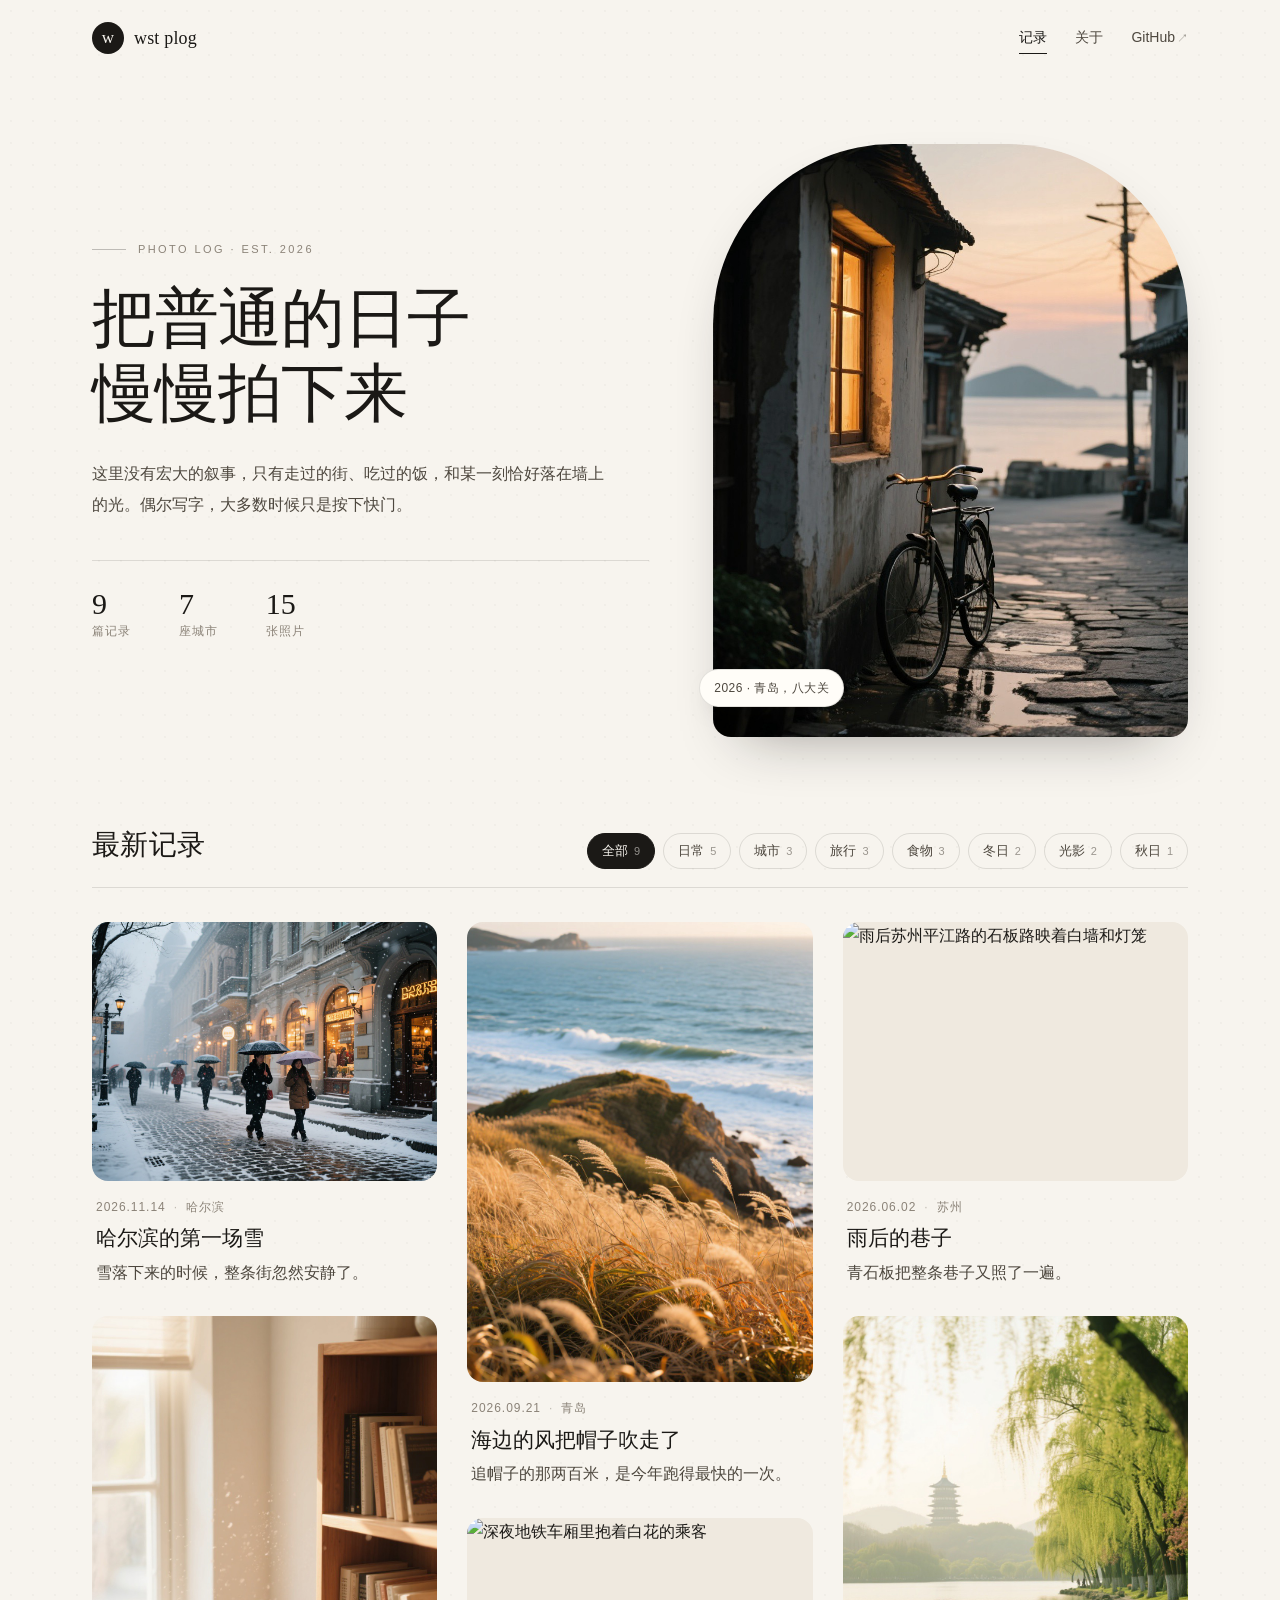
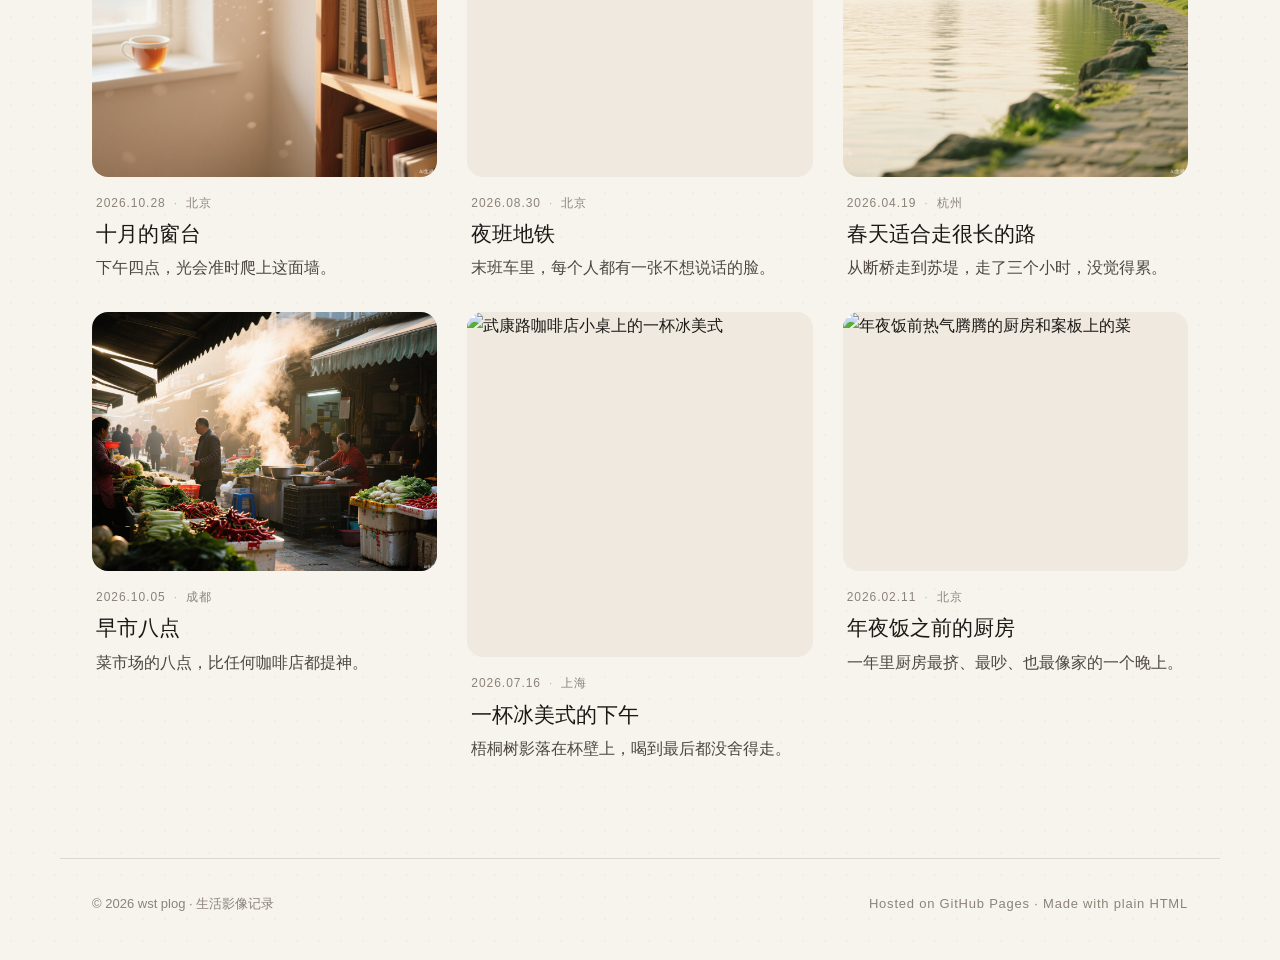
==== index.html @ 67744d72 "Init: wst plog static photo log site" ====
<!DOCTYPE html>
<html lang="zh-CN">
<head>
  <meta charset="UTF-8">
  <meta name="viewport" content="width=device-width, initial-scale=1">
  <title>wst plog · 生活影像记录</title>
  <meta name="description" content="wst 的照片与生活记录：走过的城市、吃过的饭，和某一刻恰好落在墙上的光。">
  <meta property="og:title" content="wst plog · 生活影像记录">
  <meta property="og:description" content="走过的城市、吃过的饭，和某一刻恰好落在墙上的光。">
  <meta property="og:type" content="website">
  <meta name="theme-color" content="#f7f4ee">
  <link rel="icon" href="data:image/svg+xml,%3Csvg xmlns='http://www.w3.org/2000/svg' viewBox='0 0 64 64'%3E%3Crect width='64' height='64' rx='14' fill='%231b1916'/%3E%3Ctext x='32' y='44' font-family='Georgia,serif' font-size='34' fill='%23f7f4ee' text-anchor='middle'%3Ew%3C/text%3E%3C/svg%3E">
  <link rel="stylesheet" href="assets/css/style.css">
</head>
<body>
  <header class="site-header">
    <a class="brand" href="index.html" aria-label="wst plog 首页">
      <span class="brand-mark">w</span>
      <span class="brand-text">wst plog</span>
    </a>
    <nav class="site-nav" aria-label="主导航">
      <a href="index.html" class="is-active">记录</a>
      <a href="about.html">关于</a>
      <a href="https://github.com/wst-wst" target="_blank" rel="noopener">GitHub<span class="ext">↗</span></a>
    </nav>
  </header>

  <main>
    <section class="hero">
      <div class="hero-text">
        <p class="eyebrow">Photo log · est. 2026</p>
        <h1>把普通的日子<br>慢慢拍下来</h1>
        <p class="lede">这里没有宏大的叙事，只有走过的街、吃过的饭，和某一刻恰好落在墙上的光。偶尔写字，大多数时候只是按下快门。</p>
        <dl class="stats">
          <div><dt>篇记录</dt><dd id="statPosts">—</dd></div>
          <div><dt>座城市</dt><dd id="statCities">—</dd></div>
          <div><dt>张照片</dt><dd id="statPhotos">—</dd></div>
        </dl>
      </div>
      <figure class="hero-figure">
        <img src="assets/img/hero.jpg" alt="傍晚的海边小城街道，暖黄的窗光落在石板路上" loading="eager">
        <figcaption>2026 · 青岛，八大关</figcaption>
      </figure>
    </section>

    <section class="timeline" id="plog" aria-labelledby="latestTitle">
      <div class="section-head">
        <h2 id="latestTitle">最新记录</h2>
        <div class="filters" id="filters" role="group" aria-label="按标签筛选"></div>
      </div>
      <div class="grid" id="grid"></div>
      <p class="empty" id="empty" hidden>这个标签下还没有记录。</p>
    </section>
  </main>

  <footer class="site-footer">
    <p>© <span id="year">2026</span> wst plog · 生活影像记录</p>
    <p class="footer-note">Hosted on GitHub Pages · Made with plain HTML</p>
  </footer>

  <div class="lightbox" id="lightbox" hidden>
    <div class="lightbox-backdrop" data-close></div>
    <button class="lb-close" data-close aria-label="关闭详情">×</button>
    <button class="lb-nav lb-prev" id="lbPrev" aria-label="上一条记录">‹</button>
    <button class="lb-nav lb-next" id="lbNext" aria-label="下一条记录">›</button>
    <div class="lightbox-panel" role="dialog" aria-modal="true" aria-labelledby="lbTitle">
      <div class="lb-media" id="lbMedia"></div>
      <div class="lb-body">
        <p class="lb-meta" id="lbMeta"></p>
        <h2 id="lbTitle"></h2>
        <div class="lb-text" id="lbText"></div>
        <div class="lb-tags" id="lbTags"></div>
      </div>
    </div>
  </div>

  <script src="assets/js/data.js"></script>
  <script src="assets/js/app.js"></script>
</body>
</html>
---- assets/css/style.css ----
/* ============ 设计变量 ============ */
:root {
  --bg: #f7f4ee;
  --bg-soft: #efe9df;
  --surface: #fffdf8;
  --ink: #1b1916;
  --ink-soft: #4d473e;
  --muted: #8b8378;
  --line: rgba(27, 25, 22, 0.12);
  --line-strong: rgba(27, 25, 22, 0.26);
  --accent: #b4552d;
  --radius: 16px;
  --maxw: 1160px;
  --serif: "Iowan Old Style", "Palatino Linotype", Palatino, "Songti SC", "Noto Serif SC", Georgia, serif;
  --sans: -apple-system, BlinkMacSystemFont, "PingFang SC", "Hiragino Sans GB", "Microsoft YaHei", "Helvetica Neue", Arial, sans-serif;
  --ease: cubic-bezier(0.22, 0.61, 0.36, 1);
}

* { box-sizing: border-box; }

html { scroll-behavior: smooth; }

body {
  margin: 0;
  background: var(--bg);
  color: var(--ink);
  font-family: var(--sans);
  font-size: 16px;
  line-height: 1.7;
  -webkit-font-smoothing: antialiased;
  text-rendering: optimizeLegibility;
  background-image: radial-gradient(rgba(27, 25, 22, 0.028) 1px, transparent 1px);
  background-size: 22px 22px;
}

body.no-scroll { overflow: hidden; }

img { display: block; max-width: 100%; }

a { color: inherit; text-decoration: none; }

button { font: inherit; color: inherit; background: none; border: 0; cursor: pointer; }

::selection { background: var(--accent); color: #fff; }

:focus-visible { outline: 2px solid var(--accent); outline-offset: 3px; border-radius: 4px; }

/* ============ 页头 ============ */
.site-header {
  position: sticky;
  top: 0;
  z-index: 40;
  display: flex;
  align-items: center;
  justify-content: space-between;
  gap: 24px;
  max-width: var(--maxw);
  margin: 0 auto;
  padding: 22px 32px;
  transition: padding 0.3s var(--ease), background 0.3s var(--ease), box-shadow 0.3s var(--ease);
}

.site-header.is-scrolled {
  padding: 14px 32px;
  background: rgba(247, 244, 238, 0.86);
  -webkit-backdrop-filter: saturate(160%) blur(14px);
  backdrop-filter: saturate(160%) blur(14px);
  box-shadow: 0 1px 0 var(--line);
}

.brand {
  display: inline-flex;
  align-items: center;
  gap: 10px;
  font-family: var(--serif);
  font-size: 18px;
  letter-spacing: 0.01em;
}

.brand-mark {
  display: grid;
  place-items: center;
  width: 32px;
  height: 32px;
  border-radius: 50%;
  background: var(--ink);
  color: var(--bg);
  font-size: 17px;
  line-height: 1;
  padding-bottom: 2px;
  transition: transform 0.4s var(--ease), background 0.3s var(--ease);
}

.brand:hover .brand-mark { transform: rotate(-10deg); background: var(--accent); }

.site-nav {
  display: flex;
  align-items: center;
  gap: 28px;
  font-size: 14px;
  color: var(--ink-soft);
}

.site-nav a {
  position: relative;
  padding: 4px 0;
  transition: color 0.2s var(--ease);
}

.site-nav a::after {
  content: "";
  position: absolute;
  left: 0;
  bottom: 0;
  width: 100%;
  height: 1px;
  background: var(--ink);
  transform: scaleX(0);
  transform-origin: left;
  transition: transform 0.3s var(--ease);
}

.site-nav a:hover { color: var(--ink); }
.site-nav a:hover::after,
.site-nav a.is-active::after { transform: scaleX(1); }
.site-nav a.is-active { color: var(--ink); }

.ext { font-size: 11px; margin-left: 2px; opacity: 0.6; }

/* ============ 首屏 ============ */
main {
  max-width: var(--maxw);
  margin: 0 auto;
  padding: 0 32px 96px;
}

.hero {
  display: grid;
  grid-template-columns: 1.08fr 0.92fr;
  gap: 64px;
  align-items: center;
  padding: 68px 0 84px;
}

.eyebrow {
  margin: 0 0 22px;
  display: flex;
  align-items: center;
  gap: 12px;
  font-size: 11px;
  letter-spacing: 0.22em;
  text-transform: uppercase;
  color: var(--muted);
}

.eyebrow::before {
  content: "";
  width: 34px;
  height: 1px;
  background: var(--line-strong);
}

.hero h1 {
  margin: 0 0 26px;
  font-family: var(--serif);
  font-weight: 400;
  font-size: clamp(2.5rem, 5.2vw, 4rem);
  line-height: 1.18;
  letter-spacing: -0.015em;
}

.lede {
  max-width: 32em;
  margin: 0 0 40px;
  color: var(--ink-soft);
  font-size: 16px;
  line-height: 1.95;
}

.stats {
  display: flex;
  gap: 48px;
  margin: 0;
  padding-top: 28px;
  border-top: 1px solid var(--line);
}

.stats div { display: flex; flex-direction: column-reverse; gap: 2px; }

.stats dt {
  font-size: 12px;
  letter-spacing: 0.08em;
  color: var(--muted);
}

.stats dd {
  margin: 0;
  font-family: var(--serif);
  font-size: 30px;
  line-height: 1;
  font-variant-numeric: tabular-nums;
}

.hero-figure {
  position: relative;
  margin: 0;
}

.hero-figure img {
  width: 100%;
  aspect-ratio: 4 / 5;
  object-fit: cover;
  border-radius: 180px 180px 18px 18px;
  filter: saturate(0.92) contrast(1.02);
  box-shadow: 0 24px 60px -30px rgba(27, 25, 22, 0.45);
}

.hero-figure figcaption {
  position: absolute;
  left: -14px;
  bottom: 30px;
  padding: 8px 14px;
  background: var(--surface);
  border: 1px solid var(--line);
  border-radius: 999px;
  font-size: 12px;
  letter-spacing: 0.04em;
  color: var(--ink-soft);
  box-shadow: 0 10px 24px -16px rgba(27, 25, 22, 0.5);
}

/* ============ 记录区 ============ */
.section-head {
  display: flex;
  align-items: flex-end;
  justify-content: space-between;
  gap: 24px;
  flex-wrap: wrap;
  margin-bottom: 34px;
  padding-bottom: 18px;
  border-bottom: 1px solid var(--line);
}

.section-head h2 {
  margin: 0;
  font-family: var(--serif);
  font-weight: 400;
  font-size: 28px;
  letter-spacing: 0.01em;
}

.filters {
  display: flex;
  gap: 8px;
  flex-wrap: wrap;
}

.chip {
  display: inline-flex;
  align-items: center;
  gap: 6px;
  padding: 6px 14px;
  border: 1px solid var(--line);
  border-radius: 999px;
  font-size: 13px;
  color: var(--ink-soft);
  background: transparent;
  transition: all 0.22s var(--ease);
}

.chip:hover { border-color: var(--line-strong); color: var(--ink); background: var(--surface); }

.chip.is-active {
  background: var(--ink);
  border-color: var(--ink);
  color: var(--bg);
}

.chip-count {
  font-size: 11px;
  opacity: 0.55;
  font-variant-numeric: tabular-nums;
}

.grid {
  columns: 3;
  column-gap: 30px;
}

.card {
  break-inside: avoid;
  margin-bottom: 30px;
  opacity: 0;
  transform: translateY(18px);
  transition: opacity 0.7s var(--ease), transform 0.7s var(--ease);
}

.card.is-in { opacity: 1; transform: none; }

.card-btn {
  display: block;
  width: 100%;
  text-align: left;
  padding: 0;
}

.card-figure {
  position: relative;
  margin: 0;
  overflow: hidden;
  border-radius: var(--radius);
  background: var(--bg-soft);
  aspect-ratio: var(--ratio, 4 / 3);
}

.card-figure img {
  width: 100%;
  height: 100%;
  object-fit: cover;
  transition: transform 0.9s var(--ease), filter 0.5s var(--ease);
}

.card-btn:hover .card-figure img { transform: scale(1.045); filter: saturate(1.05); }

.card-arrow {
  position: absolute;
  right: 14px;
  bottom: 14px;
  display: grid;
  place-items: center;
  width: 34px;
  height: 34px;
  border-radius: 50%;
  background: rgba(255, 253, 248, 0.92);
  color: var(--ink);
  font-size: 15px;
  opacity: 0;
  transform: translateY(6px);
  transition: opacity 0.3s var(--ease), transform 0.3s var(--ease);
}

.card-btn:hover .card-arrow,
.card-btn:focus-visible .card-arrow { opacity: 1; transform: none; }

.card-body { padding: 16px 4px 0; }

.card-meta {
  margin: 0 0 6px;
  display: flex;
  align-items: center;
  gap: 8px;
  font-size: 12px;
  letter-spacing: 0.08em;
  color: var(--muted);
  font-variant-numeric: tabular-nums;
}

.card-meta .sep { opacity: 0.5; }

.card-title {
  margin: 0 0 6px;
  font-family: var(--serif);
  font-weight: 400;
  font-size: 21px;
  line-height: 1.45;
  transition: color 0.2s var(--ease);
}

.card-btn:hover .card-title { color: var(--accent); }

.card-excerpt {
  margin: 0;
  font-size: 16px;
  line-height: 1.65;
  color: var(--ink-soft);
}

.empty {
  margin: 60px 0;
  text-align: center;
  color: var(--muted);
  font-size: 15px;
}

/* ============ 页脚 ============ */
.site-footer {
  border-top: 1px solid var(--line);
  display: flex;
  justify-content: space-between;
  gap: 16px;
  flex-wrap: wrap;
  max-width: var(--maxw);
  margin: 0 auto;
  padding: 34px 32px 44px;
  font-size: 13px;
  color: var(--muted);
}

.site-footer p { margin: 0; }

.footer-note { letter-spacing: 0.06em; }

/* ============ 详情浮层 ============ */
.lightbox {
  position: fixed;
  inset: 0;
  z-index: 100;
  display: flex;
  align-items: center;
  justify-content: center;
  padding: 48px 24px;
}

.lightbox[hidden] { display: none; }

.lightbox-backdrop {
  position: absolute;
  inset: 0;
  background: rgba(22, 19, 16, 0.74);
  -webkit-backdrop-filter: blur(10px);
  backdrop-filter: blur(10px);
  opacity: 0;
  transition: opacity 0.35s var(--ease);
}

.lightbox.is-open .lightbox-backdrop { opacity: 1; }

.lightbox-panel {
  position: relative;
  z-index: 2;
  width: min(820px, 100%);
  max-height: calc(100vh - 96px);
  overflow-y: auto;
  overscroll-behavior: contain;
  background: var(--surface);
  border-radius: 20px;
  box-shadow: 0 40px 100px -30px rgba(0, 0, 0, 0.6);
  opacity: 0;
  transform: translateY(24px) scale(0.985);
  transition: opacity 0.4s var(--ease), transform 0.4s var(--ease);
  scrollbar-width: thin;
}

.lightbox.is-open .lightbox-panel { opacity: 1; transform: none; }

.lb-media { background: #141210; }

.lb-photo { margin: 0; }

.lb-photo img {
  width: 100%;
  height: auto;
  display: block;
}

.lb-photo figcaption {
  padding: 10px 20px;
  font-size: 12px;
  letter-spacing: 0.04em;
  color: rgba(255, 253, 248, 0.66);
  background: #141210;
}

.lb-body { padding: 30px 36px 38px; }

.lb-meta {
  margin: 0 0 10px;
  font-size: 12px;
  letter-spacing: 0.1em;
  color: var(--muted);
  font-variant-numeric: tabular-nums;
}

.lb-body h2 {
  margin: 0 0 20px;
  font-family: var(--serif);
  font-weight: 400;
  font-size: clamp(26px, 3.4vw, 34px);
  line-height: 1.35;
}

.lb-text { color: var(--ink-soft); font-size: 16px; }

.lb-text p { margin: 0 0 16px; }
.lb-text p:last-child { margin-bottom: 0; }

.lb-tags { display: flex; gap: 10px; flex-wrap: wrap; margin-top: 26px; }

.tag {
  font-size: 12px;
  letter-spacing: 0.05em;
  color: var(--accent);
  border: 1px solid rgba(180, 85, 45, 0.28);
  background: rgba(180, 85, 45, 0.05);
  padding: 3px 10px;
  border-radius: 999px;
}

.lb-close {
  position: absolute;
  top: 22px;
  right: 24px;
  z-index: 3;
  width: 42px;
  height: 42px;
  border-radius: 50%;
  background: rgba(255, 253, 248, 0.14);
  color: #fff;
  font-size: 24px;
  line-height: 1;
  border: 1px solid rgba(255, 255, 255, 0.18);
  transition: background 0.2s var(--ease), transform 0.3s var(--ease);
}

.lb-close:hover { background: rgba(255, 253, 248, 0.26); transform: rotate(90deg); }

.lb-nav {
  position: absolute;
  top: 50%;
  transform: translateY(-50%);
  z-index: 3;
  width: 48px;
  height: 48px;
  border-radius: 50%;
  display: grid;
  place-items: center;
  padding-bottom: 4px;
  font-size: 26px;
  color: #fff;
  background: rgba(255, 253, 248, 0.1);
  border: 1px solid rgba(255, 255, 255, 0.16);
  -webkit-backdrop-filter: blur(6px);
  backdrop-filter: blur(6px);
  transition: background 0.2s var(--ease);
}

.lb-nav:hover { background: rgba(255, 253, 248, 0.24); }

.lb-prev { left: max(16px, calc(50% - 470px)); }
.lb-next { right: max(16px, calc(50% - 470px)); }

/* ============ 关于页 ============ */
.about-hero {
  display: grid;
  grid-template-columns: 0.9fr 1.1fr;
  gap: 60px;
  align-items: center;
  padding: 64px 0 72px;
}

.about-portrait img {
  width: 100%;
  aspect-ratio: 4 / 5;
  object-fit: cover;
  border-radius: 22px;
  filter: saturate(0.9);
}

.about-hero h1 {
  margin: 0 0 22px;
  font-family: var(--serif);
  font-weight: 400;
  font-size: clamp(2.1rem, 4vw, 3rem);
  line-height: 1.3;
}

.about-hero .lede { margin-bottom: 0; }

.about-section {
  display: grid;
  grid-template-columns: 180px 1fr;
  gap: 40px;
  padding: 44px 0;
  border-top: 1px solid var(--line);
}

.about-section h2 {
  margin: 0;
  font-family: var(--serif);
  font-weight: 400;
  font-size: 20px;
  color: var(--ink);
}

.about-section h2 span {
  display: block;
  font-family: var(--sans);
  font-size: 11px;
  letter-spacing: 0.16em;
  text-transform: uppercase;
  color: var(--muted);
  margin-top: 6px;
}

.about-content p { margin: 0 0 14px; color: var(--ink-soft); }
.about-content p:last-child { margin-bottom: 0; }

.topic-list {
  display: flex;
  flex-wrap: wrap;
  gap: 10px;
  margin-top: 4px;
}

.topic {
  padding: 6px 14px;
  border: 1px solid var(--line);
  border-radius: 999px;
  font-size: 13px;
  color: var(--ink-soft);
  background: var(--surface);
}

.link-row { display: flex; flex-wrap: wrap; gap: 14px; }

.link-btn {
  display: inline-flex;
  align-items: center;
  gap: 8px;
  padding: 9px 18px;
  border-radius: 999px;
  border: 1px solid var(--line-strong);
  font-size: 14px;
  transition: all 0.22s var(--ease);
}

.link-btn:hover { background: var(--ink); border-color: var(--ink); color: var(--bg); }

/* ============ 动效降级 ============ */
@media (prefers-reduced-motion: reduce) {
  html { scroll-behavior: auto; }
  *, *::before, *::after {
    animation-duration: 0.01ms !important;
    transition-duration: 0.01ms !important;
  }
  .card { opacity: 1; transform: none; }
}

/* ============ 响应式 ============ */
@media (max-width: 980px) {
  .site-header { padding: 18px 24px; }
  .site-header.is-scrolled { padding: 12px 24px; }
  main { padding: 0 24px 80px; }
  .hero { grid-template-columns: 1fr; gap: 44px; padding: 44px 0 64px; }
  .hero-figure { max-width: 460px; }
  .hero-figure img { aspect-ratio: 4 / 4.4; border-radius: 150px 150px 16px 16px; }
  .grid { columns: 2; column-gap: 22px; }
  .card { margin-bottom: 22px; }
  .site-footer { padding: 30px 24px 40px; }
  .about-hero { grid-template-columns: 1fr; gap: 36px; padding: 40px 0 56px; }
  .about-portrait { max-width: 420px; }
  .lb-prev { left: 12px; }
  .lb-next { right: 12px; }
}

@media (max-width: 620px) {
  .site-header { padding: 16px 20px; gap: 12px; }
  .site-nav { gap: 18px; font-size: 13px; }
  .brand-text { display: none; }
  main { padding: 0 20px 64px; }
  .hero { padding: 28px 0 52px; }
  .hero h1 { font-size: 2.3rem; }
  .stats { gap: 30px; }
  .stats dd { font-size: 24px; }
  .grid { columns: 1; }
  .section-head { align-items: flex-start; }
  .lightbox { padding: 16px 12px; }
  .lightbox-panel { max-height: calc(100vh - 32px); border-radius: 16px; }
  .lb-body { padding: 24px 22px 30px; }
  .lb-close { top: 12px; right: 12px; }
  .lb-nav { width: 40px; height: 40px; font-size: 22px; }
  .lb-prev { left: 8px; }
  .lb-next { right: 8px; }
  .about-section { grid-template-columns: 1fr; gap: 16px; padding: 34px 0; }
  .site-footer { flex-direction: column; gap: 6px; padding: 26px 20px 36px; }
}
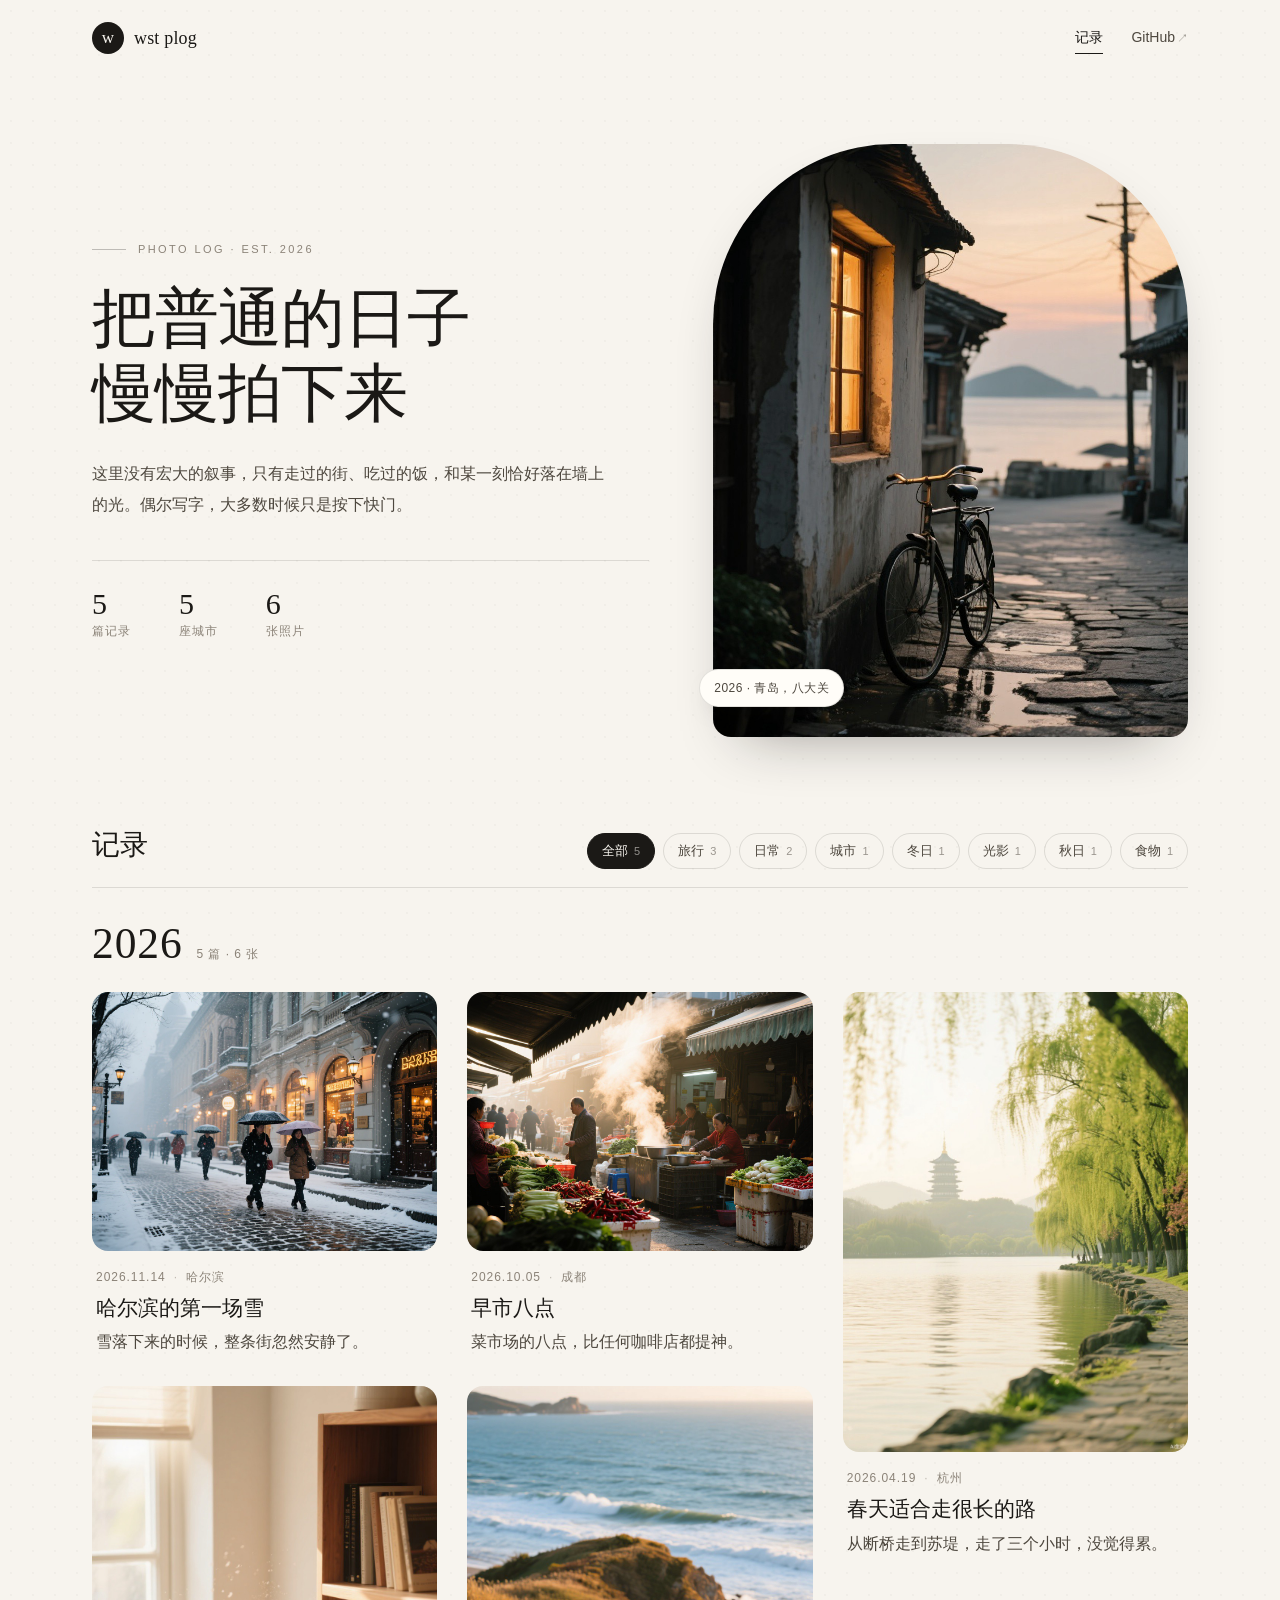
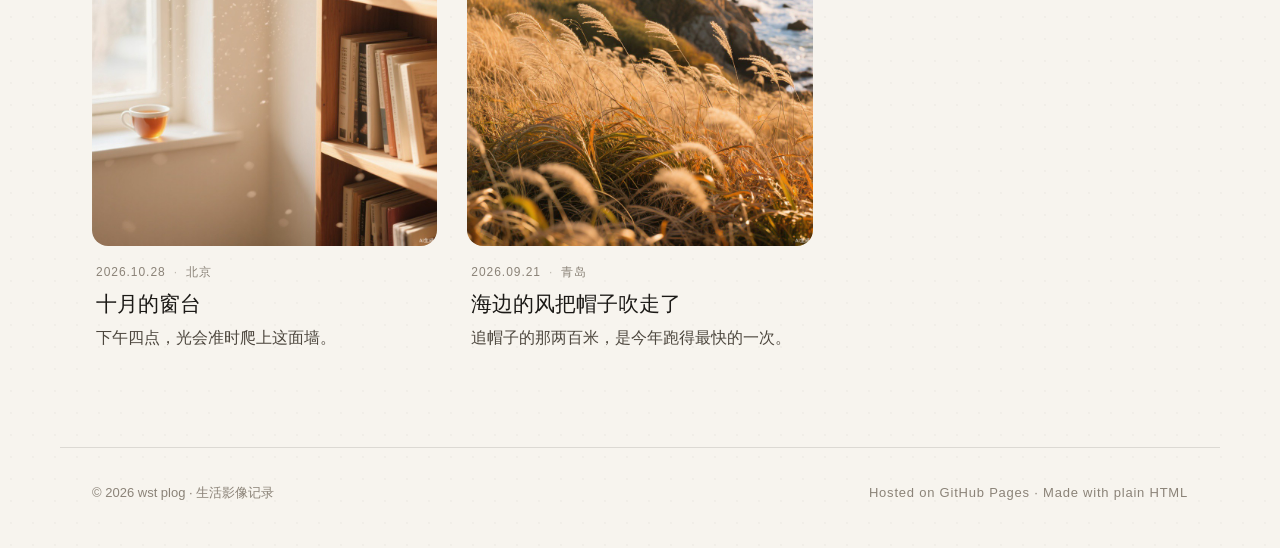
==== commit 0c47081d: "feat: 移除关于页，记录按年份分组展示" ====
--- a/index.html
+++ b/index.html
@@ -20,7 +20,6 @@
     </a>
     <nav class="site-nav" aria-label="主导航">
       <a href="index.html" class="is-active">记录</a>
-      <a href="about.html">关于</a>
       <a href="https://github.com/wst-wst" target="_blank" rel="noopener">GitHub<span class="ext">↗</span></a>
     </nav>
   </header>
@@ -45,10 +44,10 @@
 
     <section class="timeline" id="plog" aria-labelledby="latestTitle">
       <div class="section-head">
-        <h2 id="latestTitle">最新记录</h2>
+        <h2 id="latestTitle">记录</h2>
         <div class="filters" id="filters" role="group" aria-label="按标签筛选"></div>
       </div>
-      <div class="grid" id="grid"></div>
+      <div id="timeline"></div>
       <p class="empty" id="empty" hidden>这个标签下还没有记录。</p>
     </section>
   </main>
--- a/assets/css/style.css
+++ b/assets/css/style.css
@@ -539,92 +539,34 @@
 .lb-prev { left: max(16px, calc(50% - 470px)); }
 .lb-next { right: max(16px, calc(50% - 470px)); }
 
-/* ============ 关于页 ============ */
-.about-hero {
-  display: grid;
-  grid-template-columns: 0.9fr 1.1fr;
-  gap: 60px;
-  align-items: center;
-  padding: 64px 0 72px;
-}
-
-.about-portrait img {
-  width: 100%;
-  aspect-ratio: 4 / 5;
-  object-fit: cover;
-  border-radius: 22px;
-  filter: saturate(0.9);
-}
-
-.about-hero h1 {
-  margin: 0 0 22px;
+/* ============ 年份分组 ============ */
+.year-block + .year-block {
+  margin-top: 56px;
+  padding-top: 44px;
+  border-top: 1px solid var(--line);
+}
+
+.year-head {
+  display: flex;
+  align-items: baseline;
+  gap: 14px;
+  margin-bottom: 26px;
+}
+
+.year-num {
+  margin: 0;
   font-family: var(--serif);
   font-weight: 400;
-  font-size: clamp(2.1rem, 4vw, 3rem);
-  line-height: 1.3;
-}
-
-.about-hero .lede { margin-bottom: 0; }
-
-.about-section {
-  display: grid;
-  grid-template-columns: 180px 1fr;
-  gap: 40px;
-  padding: 44px 0;
-  border-top: 1px solid var(--line);
-}
-
-.about-section h2 {
-  margin: 0;
-  font-family: var(--serif);
-  font-weight: 400;
-  font-size: 20px;
-  color: var(--ink);
-}
-
-.about-section h2 span {
-  display: block;
-  font-family: var(--sans);
-  font-size: 11px;
-  letter-spacing: 0.16em;
-  text-transform: uppercase;
+  font-size: clamp(2rem, 3.4vw, 2.9rem);
+  line-height: 1;
+  letter-spacing: 0.02em;
+}
+
+.year-meta {
+  font-size: 12px;
+  letter-spacing: 0.08em;
   color: var(--muted);
-  margin-top: 6px;
-}
-
-.about-content p { margin: 0 0 14px; color: var(--ink-soft); }
-.about-content p:last-child { margin-bottom: 0; }
-
-.topic-list {
-  display: flex;
-  flex-wrap: wrap;
-  gap: 10px;
-  margin-top: 4px;
-}
-
-.topic {
-  padding: 6px 14px;
-  border: 1px solid var(--line);
-  border-radius: 999px;
-  font-size: 13px;
-  color: var(--ink-soft);
-  background: var(--surface);
-}
-
-.link-row { display: flex; flex-wrap: wrap; gap: 14px; }
-
-.link-btn {
-  display: inline-flex;
-  align-items: center;
-  gap: 8px;
-  padding: 9px 18px;
-  border-radius: 999px;
-  border: 1px solid var(--line-strong);
-  font-size: 14px;
-  transition: all 0.22s var(--ease);
-}
-
-.link-btn:hover { background: var(--ink); border-color: var(--ink); color: var(--bg); }
+}
 
 /* ============ 动效降级 ============ */
 @media (prefers-reduced-motion: reduce) {
@@ -647,8 +589,6 @@
   .grid { columns: 2; column-gap: 22px; }
   .card { margin-bottom: 22px; }
   .site-footer { padding: 30px 24px 40px; }
-  .about-hero { grid-template-columns: 1fr; gap: 36px; padding: 40px 0 56px; }
-  .about-portrait { max-width: 420px; }
   .lb-prev { left: 12px; }
   .lb-next { right: 12px; }
 }
@@ -671,6 +611,5 @@
   .lb-nav { width: 40px; height: 40px; font-size: 22px; }
   .lb-prev { left: 8px; }
   .lb-next { right: 8px; }
-  .about-section { grid-template-columns: 1fr; gap: 16px; padding: 34px 0; }
   .site-footer { flex-direction: column; gap: 6px; padding: 26px 20px 36px; }
 }
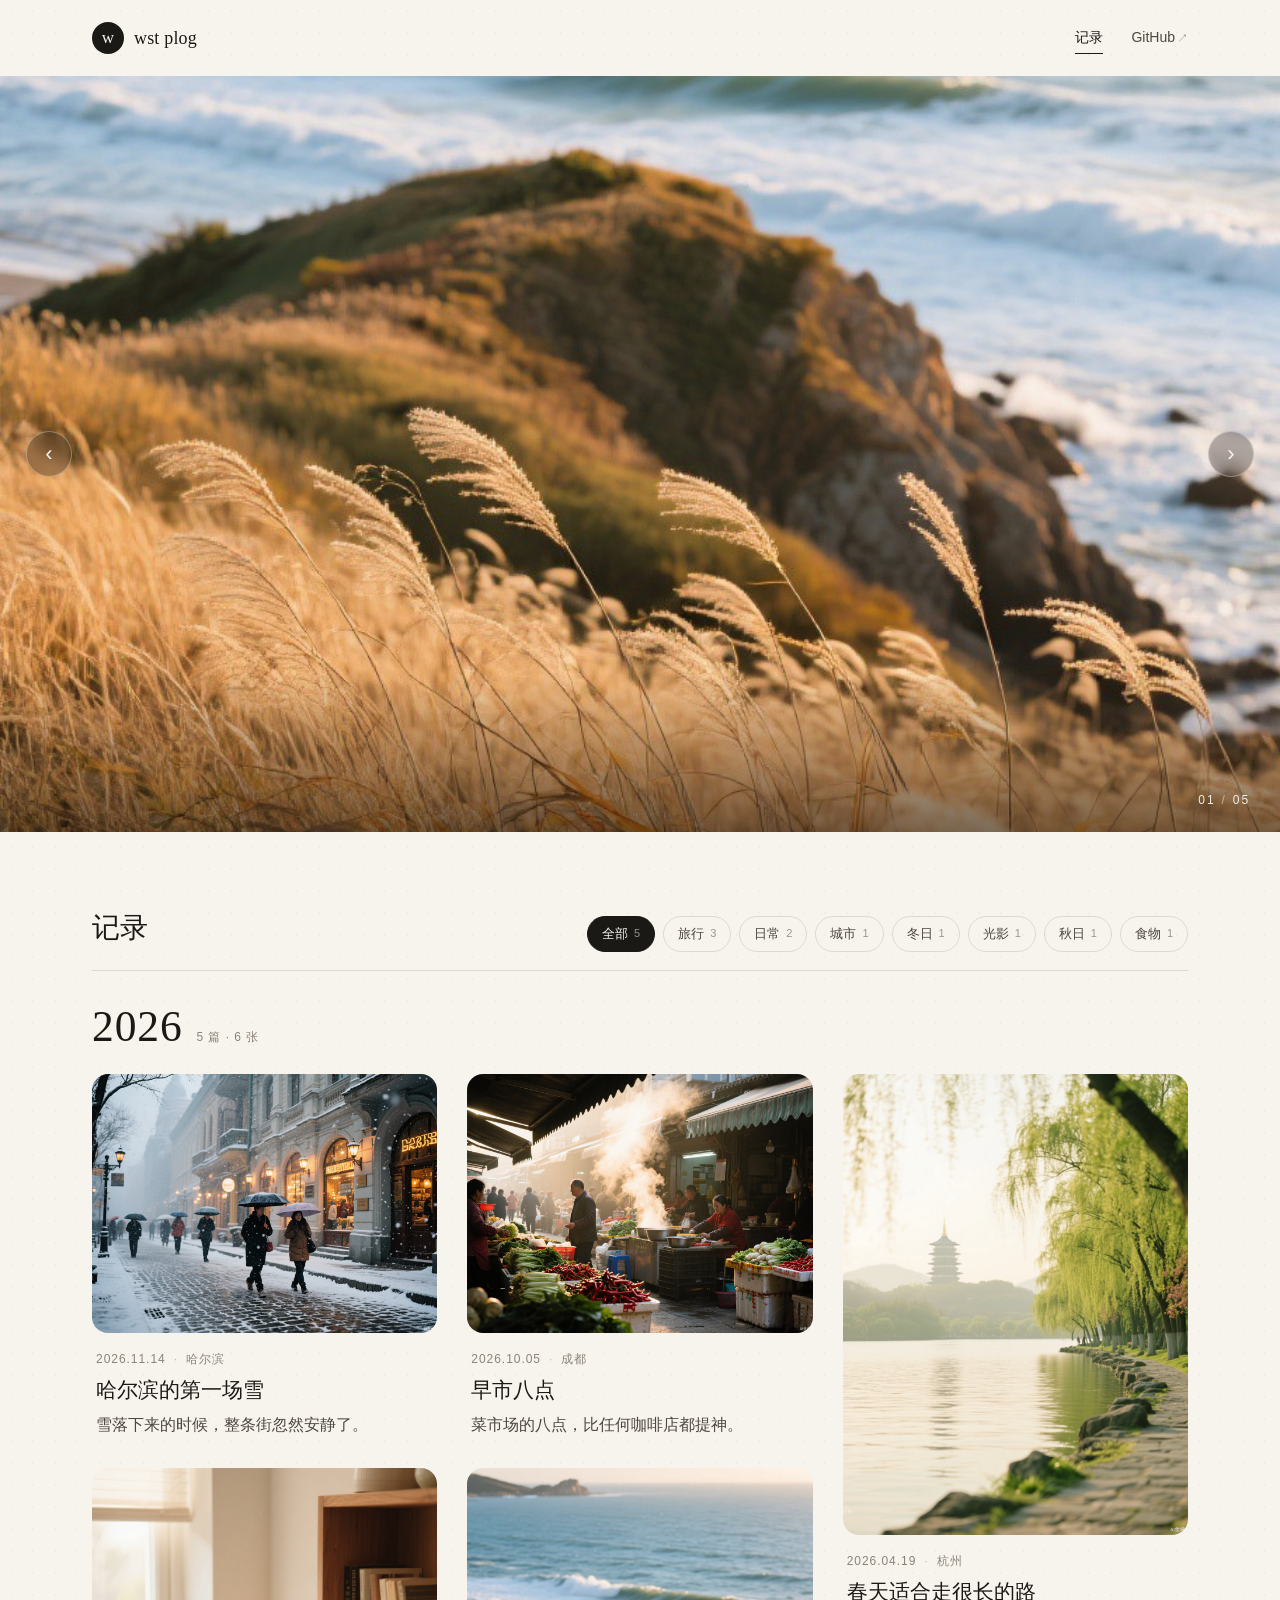
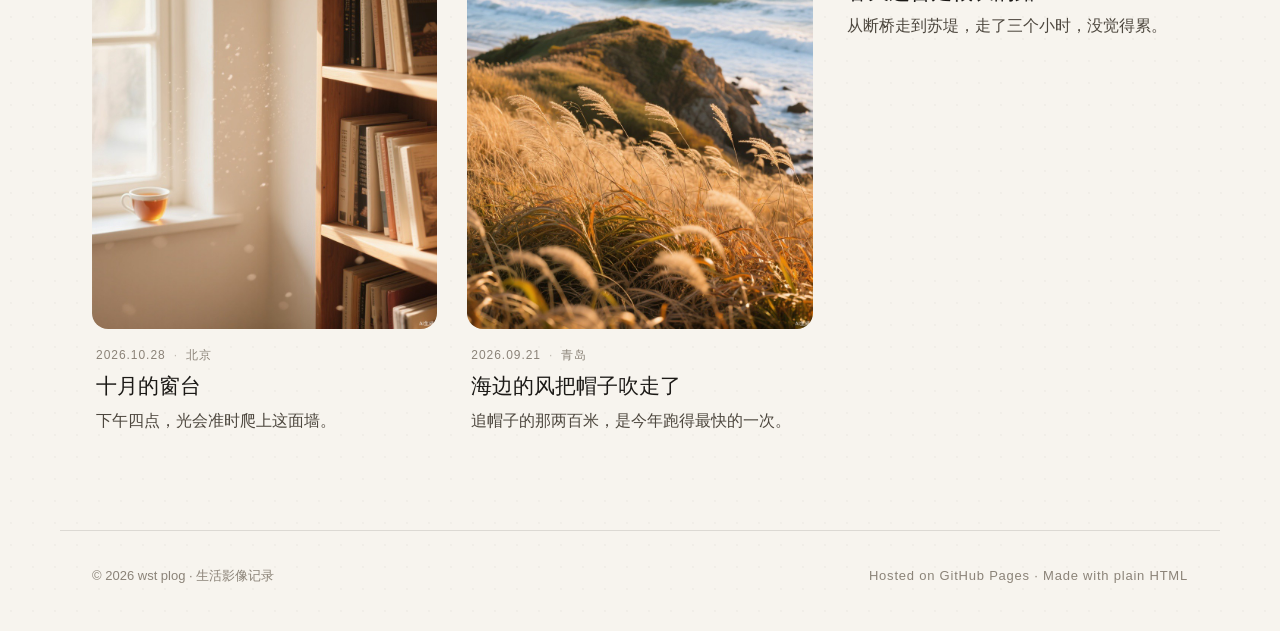
==== commit 4dbe0d14: "feat: 首屏改为随机 5 张照片轮播，移除 slogan 与统计" ====
--- a/index.html
+++ b/index.html
@@ -25,21 +25,11 @@
   </header>
 
   <main>
-    <section class="hero">
-      <div class="hero-text">
-        <p class="eyebrow">Photo log · est. 2026</p>
-        <h1>把普通的日子<br>慢慢拍下来</h1>
-        <p class="lede">这里没有宏大的叙事，只有走过的街、吃过的饭，和某一刻恰好落在墙上的光。偶尔写字，大多数时候只是按下快门。</p>
-        <dl class="stats">
-          <div><dt>篇记录</dt><dd id="statPosts">—</dd></div>
-          <div><dt>座城市</dt><dd id="statCities">—</dd></div>
-          <div><dt>张照片</dt><dd id="statPhotos">—</dd></div>
-        </dl>
-      </div>
-      <figure class="hero-figure">
-        <img src="assets/img/hero.jpg" alt="傍晚的海边小城街道，暖黄的窗光落在石板路上" loading="eager">
-        <figcaption>2026 · 青岛，八大关</figcaption>
-      </figure>
+    <section class="showcase" id="showcase" aria-roledescription="carousel" aria-label="随机照片">
+      <div class="showcase-stage" id="showcaseStage"></div>
+      <button type="button" class="showcase-nav prev" id="scPrev" aria-label="上一张">‹</button>
+      <button type="button" class="showcase-nav next" id="scNext" aria-label="下一张">›</button>
+      <p class="showcase-count"><span id="scIndex">01</span><span class="slash">/</span><span id="scTotal">05</span></p>
     </section>
 
     <section class="timeline" id="plog" aria-labelledby="latestTitle">
@@ -74,6 +64,7 @@
   </div>
 
   <script src="assets/js/data.js"></script>
+  <script src="assets/js/showcase.js"></script>
   <script src="assets/js/app.js"></script>
 </body>
 </html>
--- a/assets/css/style.css
+++ b/assets/css/style.css
@@ -22,6 +22,7 @@
 
 body {
   margin: 0;
+  overflow-x: hidden;
   background: var(--bg);
   color: var(--ink);
   font-family: var(--sans);
@@ -134,102 +135,90 @@
   padding: 0 32px 96px;
 }
 
-.hero {
+/* ============ 首屏随机照片 ============ */
+.showcase {
+  position: relative;
+  margin-inline: calc(50% - 50vw);
+  height: clamp(420px, 84svh, 760px);
+  overflow: hidden;
+  background: #14120f;
+  isolation: isolate;
+}
+
+.showcase::after {
+  content: "";
+  position: absolute;
+  inset: auto 0 0 0;
+  height: 160px;
+  background: linear-gradient(to top, rgba(18, 16, 13, 0.55), rgba(18, 16, 13, 0));
+  pointer-events: none;
+  z-index: 1;
+}
+
+.showcase-stage { position: absolute; inset: 0; }
+
+.showcase-slide {
+  position: absolute;
+  inset: 0;
+  margin: 0;
+  opacity: 0;
+  transition: opacity 0.85s var(--ease);
+}
+
+.showcase-slide.is-active { opacity: 1; }
+
+.showcase-slide img {
+  width: 100%;
+  height: 100%;
+  object-fit: cover;
+  filter: saturate(0.96);
+}
+
+.showcase-nav {
+  position: absolute;
+  top: 50%;
+  transform: translateY(-50%);
+  z-index: 2;
   display: grid;
-  grid-template-columns: 1.08fr 0.92fr;
-  gap: 64px;
-  align-items: center;
-  padding: 68px 0 84px;
-}
-
-.eyebrow {
-  margin: 0 0 22px;
-  display: flex;
-  align-items: center;
-  gap: 12px;
-  font-size: 11px;
-  letter-spacing: 0.22em;
-  text-transform: uppercase;
-  color: var(--muted);
-}
-
-.eyebrow::before {
-  content: "";
-  width: 34px;
-  height: 1px;
-  background: var(--line-strong);
-}
-
-.hero h1 {
-  margin: 0 0 26px;
-  font-family: var(--serif);
-  font-weight: 400;
-  font-size: clamp(2.5rem, 5.2vw, 4rem);
-  line-height: 1.18;
-  letter-spacing: -0.015em;
-}
-
-.lede {
-  max-width: 32em;
-  margin: 0 0 40px;
-  color: var(--ink-soft);
-  font-size: 16px;
-  line-height: 1.95;
-}
-
-.stats {
-  display: flex;
-  gap: 48px;
+  place-items: center;
+  width: 46px;
+  height: 46px;
+  border-radius: 50%;
+  border: 1px solid rgba(255, 253, 248, 0.32);
+  background: rgba(24, 21, 18, 0.28);
+  backdrop-filter: blur(8px);
+  -webkit-backdrop-filter: blur(8px);
+  color: rgba(255, 253, 248, 0.92);
+  font-size: 22px;
+  line-height: 1;
+  transition: background 0.22s var(--ease), border-color 0.22s var(--ease);
+}
+
+.showcase-nav:hover {
+  background: rgba(24, 21, 18, 0.52);
+  border-color: rgba(255, 253, 248, 0.55);
+}
+
+.showcase-nav.prev { left: 26px; }
+.showcase-nav.next { right: 26px; }
+
+.showcase-count {
+  position: absolute;
+  right: 30px;
+  bottom: 22px;
+  z-index: 2;
   margin: 0;
-  padding-top: 28px;
-  border-top: 1px solid var(--line);
-}
-
-.stats div { display: flex; flex-direction: column-reverse; gap: 2px; }
-
-.stats dt {
   font-size: 12px;
-  letter-spacing: 0.08em;
-  color: var(--muted);
-}
-
-.stats dd {
-  margin: 0;
-  font-family: var(--serif);
-  font-size: 30px;
-  line-height: 1;
+  letter-spacing: 0.16em;
   font-variant-numeric: tabular-nums;
-}
-
-.hero-figure {
-  position: relative;
-  margin: 0;
-}
-
-.hero-figure img {
-  width: 100%;
-  aspect-ratio: 4 / 5;
-  object-fit: cover;
-  border-radius: 180px 180px 18px 18px;
-  filter: saturate(0.92) contrast(1.02);
-  box-shadow: 0 24px 60px -30px rgba(27, 25, 22, 0.45);
-}
-
-.hero-figure figcaption {
-  position: absolute;
-  left: -14px;
-  bottom: 30px;
-  padding: 8px 14px;
-  background: var(--surface);
-  border: 1px solid var(--line);
-  border-radius: 999px;
-  font-size: 12px;
-  letter-spacing: 0.04em;
-  color: var(--ink-soft);
-  box-shadow: 0 10px 24px -16px rgba(27, 25, 22, 0.5);
-}
+  color: rgba(255, 253, 248, 0.9);
+}
+
+.showcase-count .slash { margin: 0 6px; opacity: 0.55; }
 
 /* ============ 记录区 ============ */
+.timeline { padding-top: 72px; }
+
 .section-head {
   display: flex;
   align-items: flex-end;
@@ -583,9 +572,9 @@
   .site-header { padding: 18px 24px; }
   .site-header.is-scrolled { padding: 12px 24px; }
   main { padding: 0 24px 80px; }
-  .hero { grid-template-columns: 1fr; gap: 44px; padding: 44px 0 64px; }
-  .hero-figure { max-width: 460px; }
-  .hero-figure img { aspect-ratio: 4 / 4.4; border-radius: 150px 150px 16px 16px; }
+  .showcase { height: clamp(380px, 74svh, 620px); }
+  .showcase-nav.prev { left: 16px; }
+  .showcase-nav.next { right: 16px; }
   .grid { columns: 2; column-gap: 22px; }
   .card { margin-bottom: 22px; }
   .site-footer { padding: 30px 24px 40px; }
@@ -598,10 +587,12 @@
   .site-nav { gap: 18px; font-size: 13px; }
   .brand-text { display: none; }
   main { padding: 0 20px 64px; }
-  .hero { padding: 28px 0 52px; }
-  .hero h1 { font-size: 2.3rem; }
-  .stats { gap: 30px; }
-  .stats dd { font-size: 24px; }
+  .showcase { height: clamp(320px, 66svh, 520px); }
+  .showcase-nav { width: 40px; height: 40px; font-size: 19px; }
+  .showcase-nav.prev { left: 10px; }
+  .showcase-nav.next { right: 10px; }
+  .showcase-count { right: 16px; bottom: 16px; }
+  .timeline { padding-top: 48px; }
   .grid { columns: 1; }
   .section-head { align-items: flex-start; }
   .lightbox { padding: 16px 12px; }
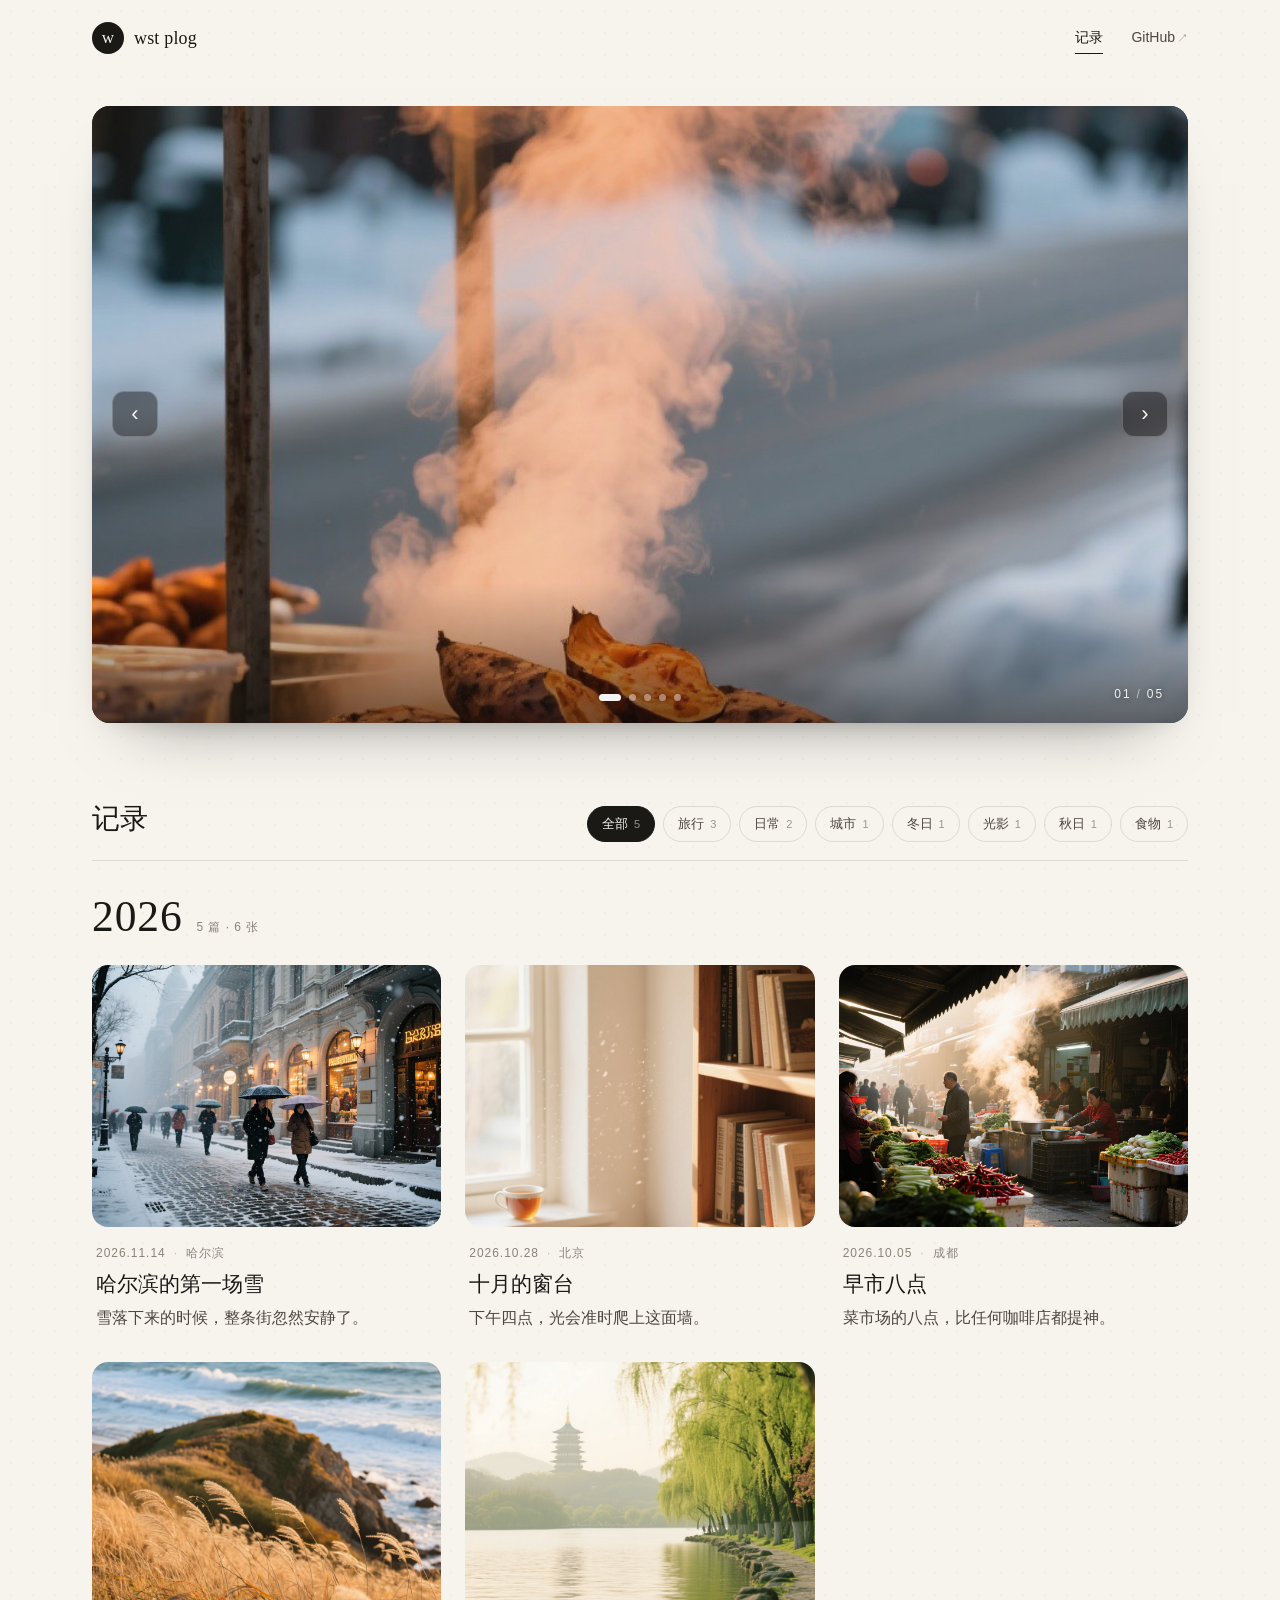
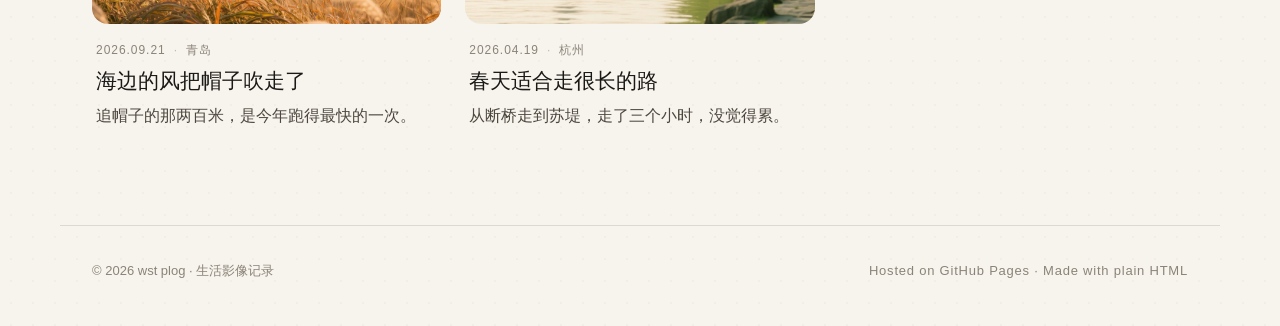
==== commit 904282b2: "style: 首屏改为大屏轮播（圆点指示），记录列表改为一行三列" ====
--- a/index.html
+++ b/index.html
@@ -29,6 +29,7 @@
       <div class="showcase-stage" id="showcaseStage"></div>
       <button type="button" class="showcase-nav prev" id="scPrev" aria-label="上一张">‹</button>
       <button type="button" class="showcase-nav next" id="scNext" aria-label="下一张">›</button>
+      <div class="showcase-dots" id="scDots" role="tablist" aria-label="切换照片"></div>
       <p class="showcase-count"><span id="scIndex">01</span><span class="slash">/</span><span id="scTotal">05</span></p>
     </section>
 
--- a/assets/css/style.css
+++ b/assets/css/style.css
@@ -22,7 +22,6 @@
 
 body {
   margin: 0;
-  overflow-x: hidden;
   background: var(--bg);
   color: var(--ink);
   font-family: var(--sans);
@@ -135,34 +134,34 @@
   padding: 0 32px 96px;
 }
 
-/* ============ 首屏随机照片 ============ */
+/* ============ 首屏大屏轮播 ============ */
 .showcase {
   position: relative;
-  margin-inline: calc(50% - 50vw);
-  height: clamp(420px, 84svh, 760px);
+  margin-top: 30px;
+}
+
+.showcase-stage {
+  position: relative;
+  aspect-ratio: 16 / 9;
+  max-height: 640px;
+  border-radius: 18px;
   overflow: hidden;
   background: #14120f;
-  isolation: isolate;
-}
-
-.showcase::after {
-  content: "";
-  position: absolute;
-  inset: auto 0 0 0;
-  height: 160px;
-  background: linear-gradient(to top, rgba(18, 16, 13, 0.55), rgba(18, 16, 13, 0));
-  pointer-events: none;
-  z-index: 1;
-}
-
-.showcase-stage { position: absolute; inset: 0; }
+  box-shadow: 0 34px 64px -44px rgba(27, 25, 22, 0.6), 0 10px 24px -20px rgba(27, 25, 22, 0.32);
+  cursor: grab;
+  touch-action: pan-y;
+  user-select: none;
+  -webkit-user-select: none;
+}
+
+.showcase-stage:active { cursor: grabbing; }
 
 .showcase-slide {
   position: absolute;
   inset: 0;
   margin: 0;
   opacity: 0;
-  transition: opacity 0.85s var(--ease);
+  transition: opacity 0.7s var(--ease);
 }
 
 .showcase-slide.is-active { opacity: 1; }
@@ -172,49 +171,88 @@
   height: 100%;
   object-fit: cover;
   filter: saturate(0.96);
+  pointer-events: none;
+  -webkit-user-drag: none;
+}
+
+.showcase-slide::after {
+  content: "";
+  position: absolute;
+  inset: auto 0 0 0;
+  height: 140px;
+  background: linear-gradient(to top, rgba(12, 10, 8, 0.55), rgba(12, 10, 8, 0));
+  pointer-events: none;
 }
 
 .showcase-nav {
   position: absolute;
   top: 50%;
   transform: translateY(-50%);
-  z-index: 2;
+  z-index: 3;
   display: grid;
   place-items: center;
   width: 46px;
   height: 46px;
-  border-radius: 50%;
-  border: 1px solid rgba(255, 253, 248, 0.32);
-  background: rgba(24, 21, 18, 0.28);
-  backdrop-filter: blur(8px);
-  -webkit-backdrop-filter: blur(8px);
-  color: rgba(255, 253, 248, 0.92);
+  border-radius: 12px;
+  border: 1px solid rgba(255, 255, 255, 0.22);
+  background: rgba(16, 14, 12, 0.42);
+  backdrop-filter: blur(10px);
+  -webkit-backdrop-filter: blur(10px);
+  color: rgba(255, 255, 255, 0.95);
   font-size: 22px;
   line-height: 1;
   transition: background 0.22s var(--ease), border-color 0.22s var(--ease);
 }
 
 .showcase-nav:hover {
-  background: rgba(24, 21, 18, 0.52);
-  border-color: rgba(255, 253, 248, 0.55);
-}
-
-.showcase-nav.prev { left: 26px; }
-.showcase-nav.next { right: 26px; }
+  background: rgba(16, 14, 12, 0.68);
+  border-color: rgba(255, 255, 255, 0.45);
+}
+
+.showcase-nav.prev { left: 20px; }
+.showcase-nav.next { right: 20px; }
+
+.showcase-dots {
+  position: absolute;
+  left: 50%;
+  bottom: 22px;
+  z-index: 3;
+  display: flex;
+  align-items: center;
+  gap: 8px;
+  transform: translateX(-50%);
+}
+
+.showcase-dots button {
+  width: 7px;
+  height: 7px;
+  padding: 0;
+  border-radius: 999px;
+  background: rgba(255, 255, 255, 0.42);
+  transition: width 0.3s var(--ease), background 0.3s var(--ease);
+}
+
+.showcase-dots button:hover { background: rgba(255, 255, 255, 0.72); }
+
+.showcase-dots button.is-active {
+  width: 22px;
+  background: rgba(255, 255, 255, 0.95);
+}
 
 .showcase-count {
   position: absolute;
-  right: 30px;
-  bottom: 22px;
-  z-index: 2;
+  right: 24px;
+  bottom: 18px;
+  z-index: 3;
   margin: 0;
   font-size: 12px;
   letter-spacing: 0.16em;
   font-variant-numeric: tabular-nums;
-  color: rgba(255, 253, 248, 0.9);
-}
-
-.showcase-count .slash { margin: 0 6px; opacity: 0.55; }
+  color: rgba(255, 255, 255, 0.9);
+  text-shadow: 0 1px 6px rgba(0, 0, 0, 0.45);
+}
+
+.showcase-count .slash { margin: 0 5px; opacity: 0.6; }
 
 /* ============ 记录区 ============ */
 .timeline { padding-top: 72px; }
@@ -272,13 +310,13 @@
 }
 
 .grid {
-  columns: 3;
-  column-gap: 30px;
+  display: grid;
+  grid-template-columns: repeat(3, 1fr);
+  gap: 30px 24px;
 }
 
 .card {
-  break-inside: avoid;
-  margin-bottom: 30px;
+  margin: 0;
   opacity: 0;
   transform: translateY(18px);
   transition: opacity 0.7s var(--ease), transform 0.7s var(--ease);
@@ -299,7 +337,7 @@
   overflow: hidden;
   border-radius: var(--radius);
   background: var(--bg-soft);
-  aspect-ratio: var(--ratio, 4 / 3);
+  aspect-ratio: 4 / 3;
 }
 
 .card-figure img {
@@ -572,11 +610,12 @@
   .site-header { padding: 18px 24px; }
   .site-header.is-scrolled { padding: 12px 24px; }
   main { padding: 0 24px 80px; }
-  .showcase { height: clamp(380px, 74svh, 620px); }
-  .showcase-nav.prev { left: 16px; }
-  .showcase-nav.next { right: 16px; }
-  .grid { columns: 2; column-gap: 22px; }
-  .card { margin-bottom: 22px; }
+  .showcase { margin-top: 24px; }
+  .showcase-stage { border-radius: 16px; }
+  .showcase-nav { width: 40px; height: 40px; }
+  .showcase-nav.prev { left: 14px; }
+  .showcase-nav.next { right: 14px; }
+  .grid { grid-template-columns: repeat(2, 1fr); gap: 24px 18px; }
   .site-footer { padding: 30px 24px 40px; }
   .lb-prev { left: 12px; }
   .lb-next { right: 12px; }
@@ -587,13 +626,15 @@
   .site-nav { gap: 18px; font-size: 13px; }
   .brand-text { display: none; }
   main { padding: 0 20px 64px; }
-  .showcase { height: clamp(320px, 66svh, 520px); }
-  .showcase-nav { width: 40px; height: 40px; font-size: 19px; }
+  .showcase { margin-top: 18px; }
+  .showcase-stage { aspect-ratio: 4 / 3; border-radius: 14px; }
+  .showcase-nav { width: 34px; height: 34px; font-size: 18px; border-radius: 10px; }
   .showcase-nav.prev { left: 10px; }
   .showcase-nav.next { right: 10px; }
-  .showcase-count { right: 16px; bottom: 16px; }
+  .showcase-dots { bottom: 14px; }
+  .showcase-count { right: 14px; bottom: 12px; font-size: 11px; }
   .timeline { padding-top: 48px; }
-  .grid { columns: 1; }
+  .grid { grid-template-columns: 1fr; gap: 22px; }
   .section-head { align-items: flex-start; }
   .lightbox { padding: 16px 12px; }
   .lightbox-panel { max-height: calc(100vh - 32px); border-radius: 16px; }
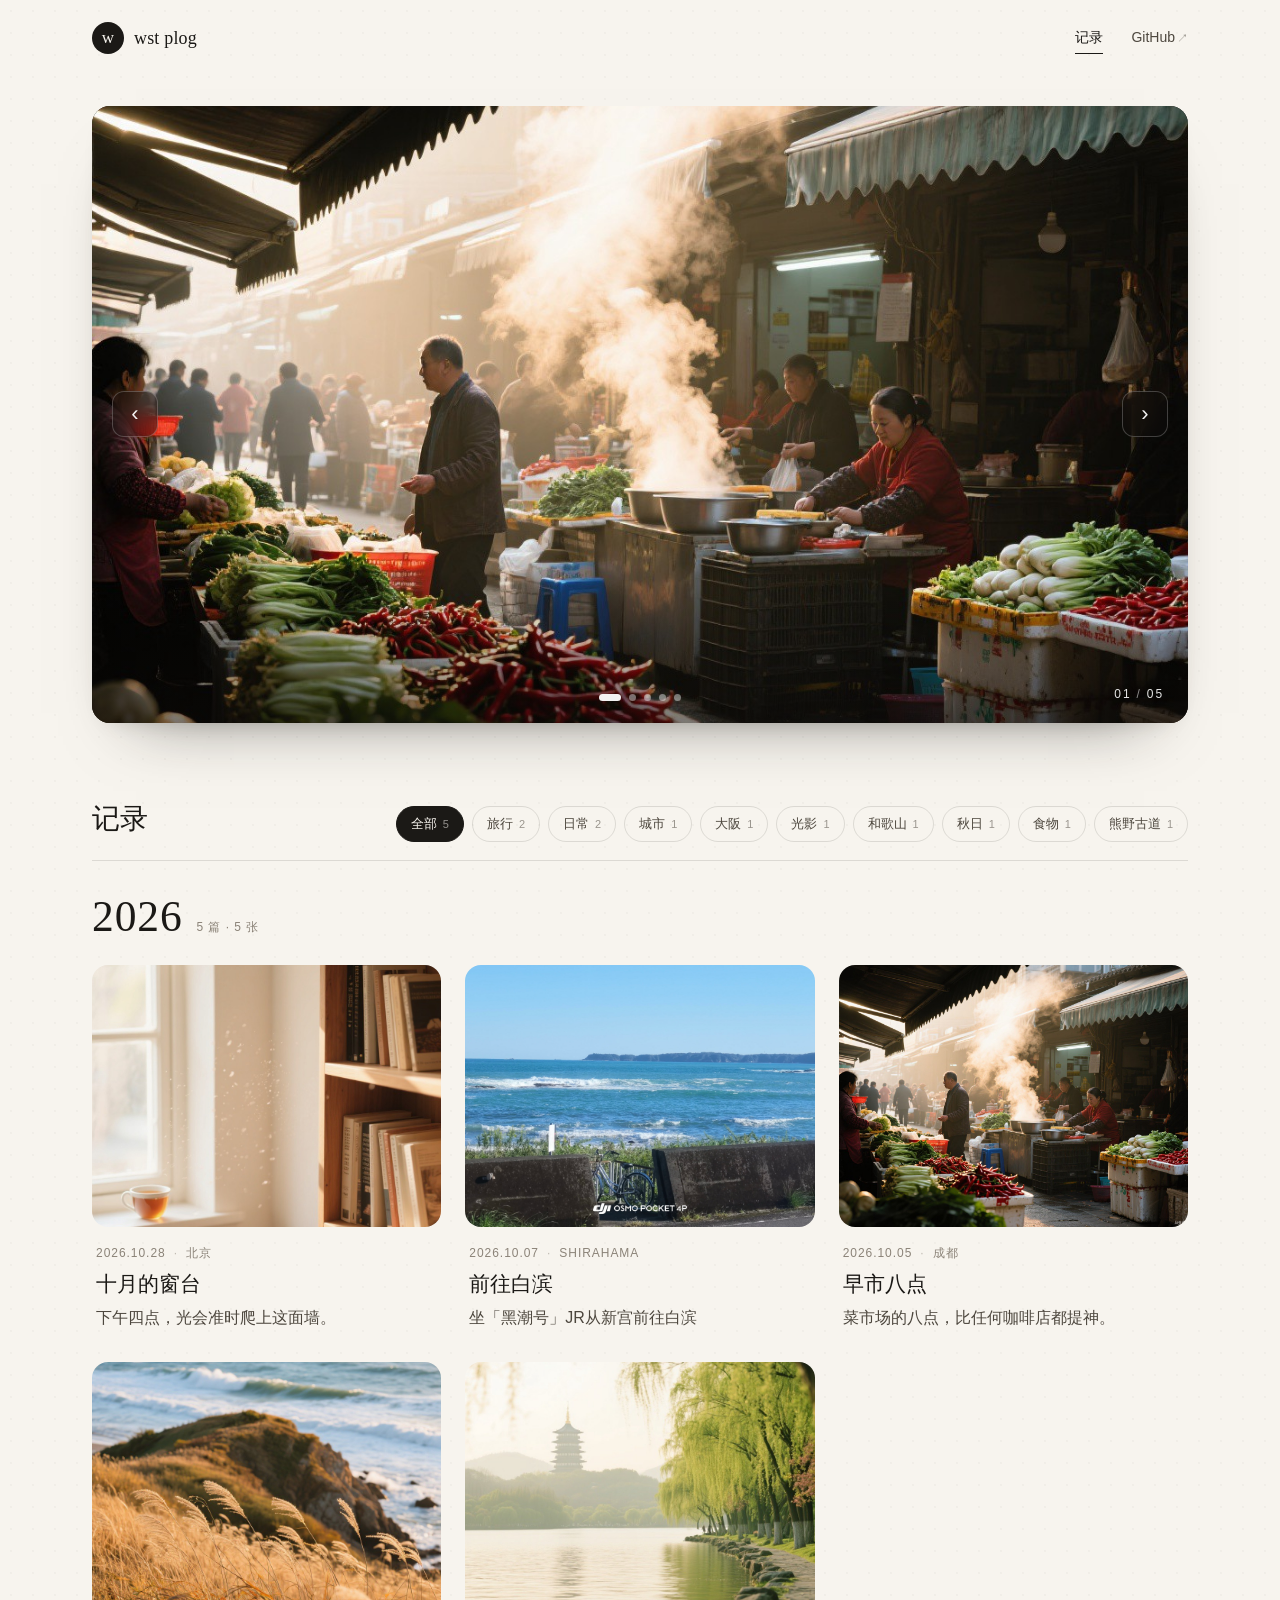
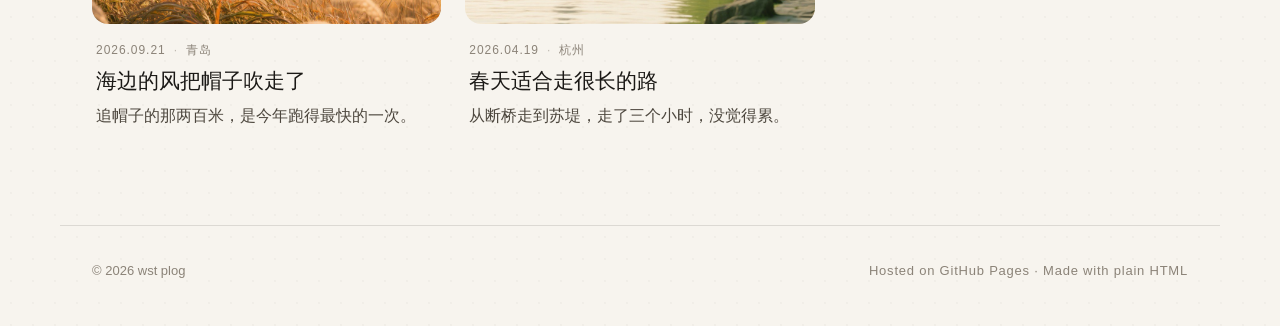
==== commit 97dd24aa: "chore: 标题与页脚去掉「生活影像记录」" ====
--- a/index.html
+++ b/index.html
@@ -3,9 +3,9 @@
 <head>
   <meta charset="UTF-8">
   <meta name="viewport" content="width=device-width, initial-scale=1">
-  <title>wst plog · 生活影像记录</title>
+  <title>wst plog</title>
   <meta name="description" content="wst 的照片与生活记录：走过的城市、吃过的饭，和某一刻恰好落在墙上的光。">
-  <meta property="og:title" content="wst plog · 生活影像记录">
+  <meta property="og:title" content="wst plog">
   <meta property="og:description" content="走过的城市、吃过的饭，和某一刻恰好落在墙上的光。">
   <meta property="og:type" content="website">
   <meta name="theme-color" content="#f7f4ee">
@@ -44,7 +44,7 @@
   </main>
 
   <footer class="site-footer">
-    <p>© <span id="year">2026</span> wst plog · 生活影像记录</p>
+    <p>© <span id="year">2026</span> wst plog</p>
     <p class="footer-note">Hosted on GitHub Pages · Made with plain HTML</p>
   </footer>
 
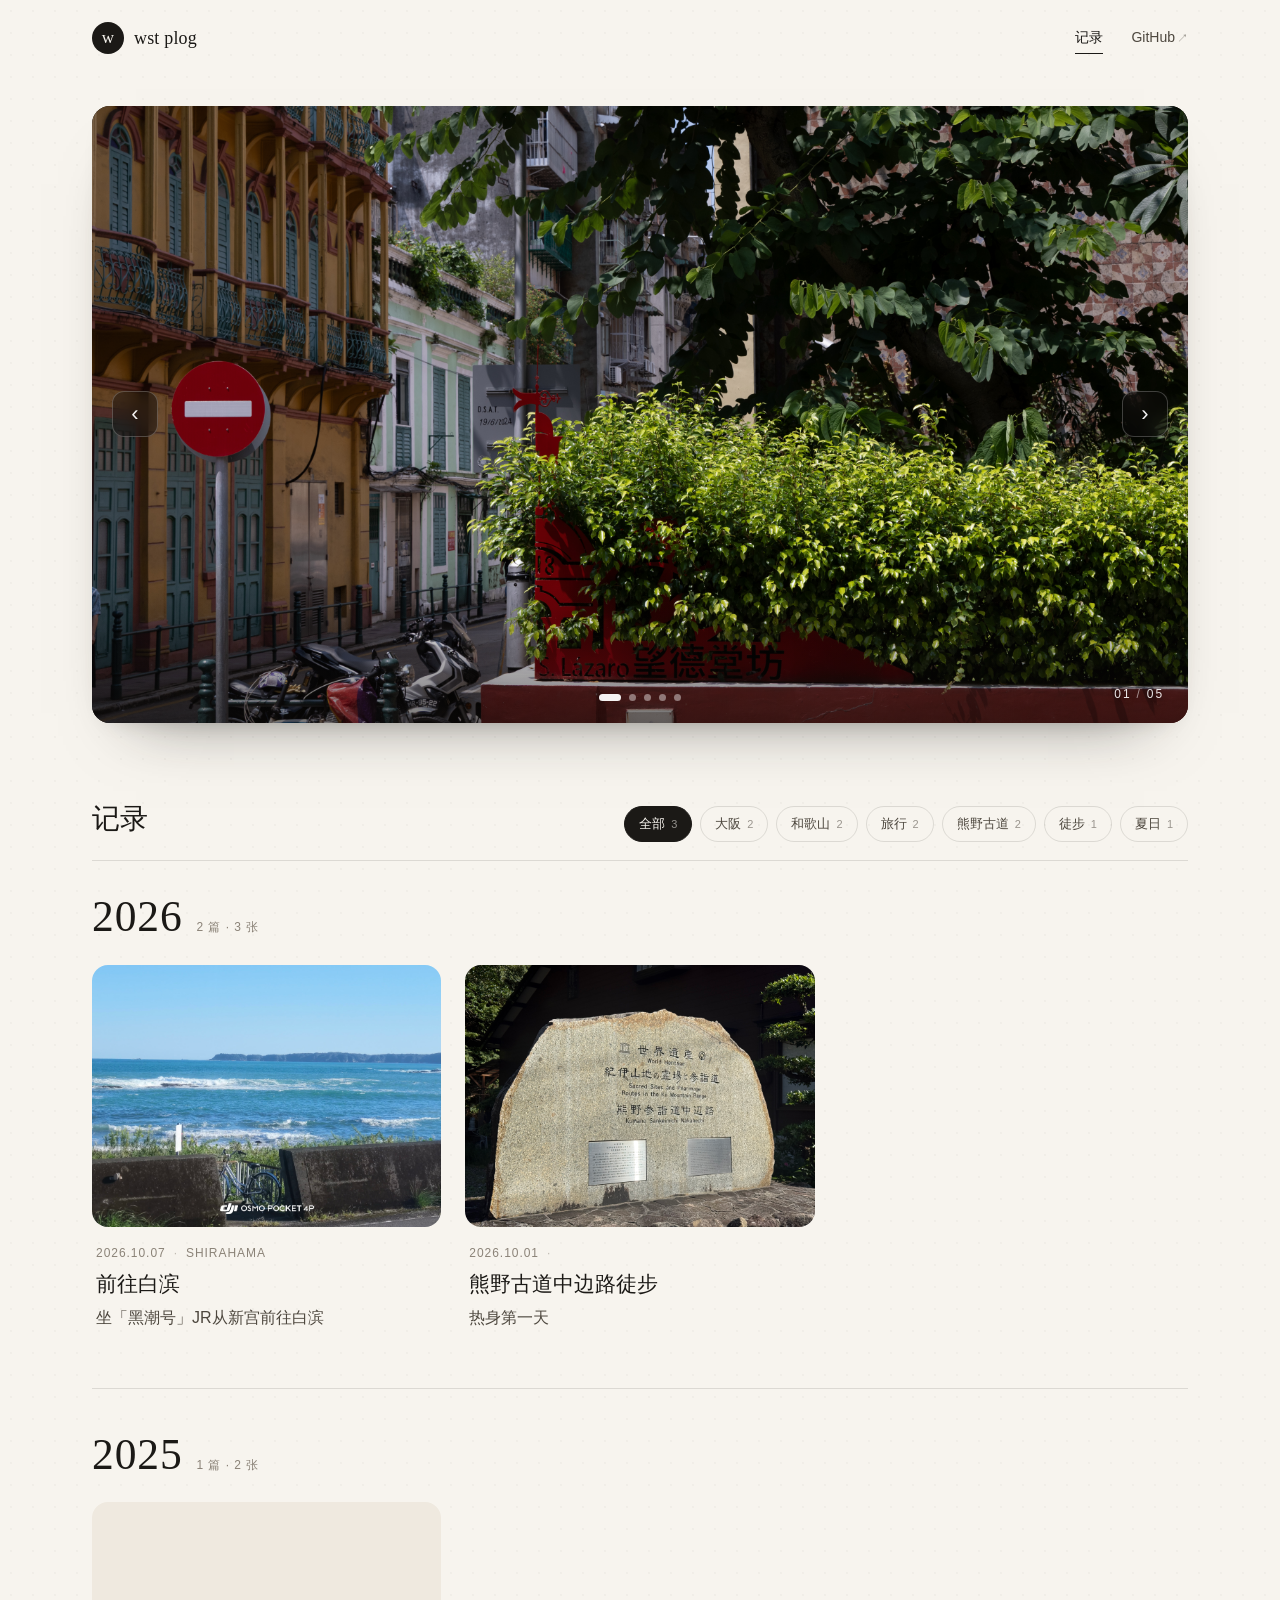
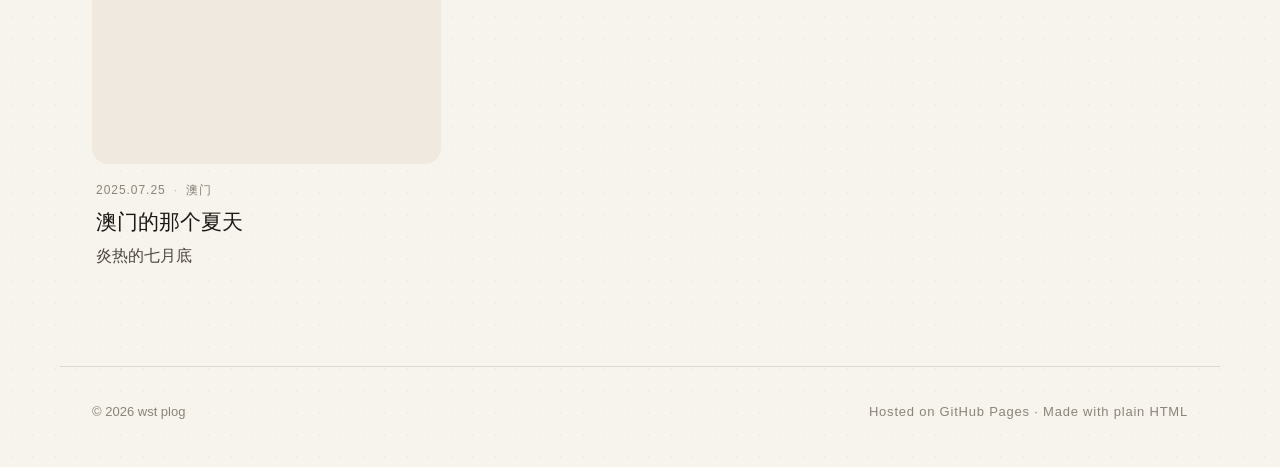
==== commit 57d9d42f: "content: 更新记录 2026-11-21 02:18" ====
--- a/index.html
+++ b/index.html
@@ -41,6 +41,8 @@
       <div id="timeline"></div>
       <p class="empty" id="empty" hidden>这个标签下还没有记录。</p>
     </section>
+
+    <nav class="year-rail" id="yearRail" aria-label="按年份跳转"></nav>
   </main>
 
   <footer class="site-footer">
--- a/assets/css/style.css
+++ b/assets/css/style.css
@@ -427,6 +427,83 @@
 
 .footer-note { letter-spacing: 0.06em; }
 
+/* ============ 年份时间轴 ============ */
+.year-rail {
+  position: fixed;
+  right: 26px;
+  top: 50%;
+  transform: translateY(-50%);
+  z-index: 40;
+  display: flex;
+  flex-direction: column;
+  align-items: flex-end;
+  gap: 18px;
+  opacity: 0;
+  visibility: hidden;
+  transition: opacity 0.35s var(--ease), visibility 0.35s;
+}
+
+.year-rail.is-visible {
+  opacity: 1;
+  visibility: visible;
+}
+
+.year-rail[hidden] { display: none; }
+
+.year-rail::before {
+  content: "";
+  position: absolute;
+  right: 0;
+  top: 3px;
+  bottom: 3px;
+  width: 1px;
+  background: var(--line);
+}
+
+.year-rail-item {
+  position: relative;
+  padding: 1px 16px 1px 0;
+  background: none;
+  border: 0;
+  font-family: var(--sans);
+  font-size: 12px;
+  letter-spacing: 0.1em;
+  font-variant-numeric: tabular-nums;
+  color: var(--muted);
+  cursor: pointer;
+  transition: color 0.2s var(--ease), font-size 0.2s var(--ease);
+}
+
+.year-rail-item::after {
+  content: "";
+  position: absolute;
+  right: 0;
+  top: 50%;
+  width: 7px;
+  height: 1px;
+  background: currentColor;
+  opacity: 0.5;
+  transform: translateY(-50%);
+}
+
+.year-rail-item:hover { color: var(--ink-soft); }
+
+.year-rail-item.is-active {
+  font-family: var(--serif);
+  font-size: 15px;
+  color: var(--ink);
+}
+
+.year-rail-item.is-active::after {
+  width: 16px;
+  height: 2px;
+  opacity: 1;
+}
+
+@media (max-width: 1239px) {
+  .year-rail { display: none; }
+}
+
 /* ============ 详情浮层 ============ */
 .lightbox {
   position: fixed;
@@ -567,6 +644,8 @@
 .lb-next { right: max(16px, calc(50% - 470px)); }
 
 /* ============ 年份分组 ============ */
+.year-block { scroll-margin-top: 92px; }
+
 .year-block + .year-block {
   margin-top: 56px;
   padding-top: 44px;
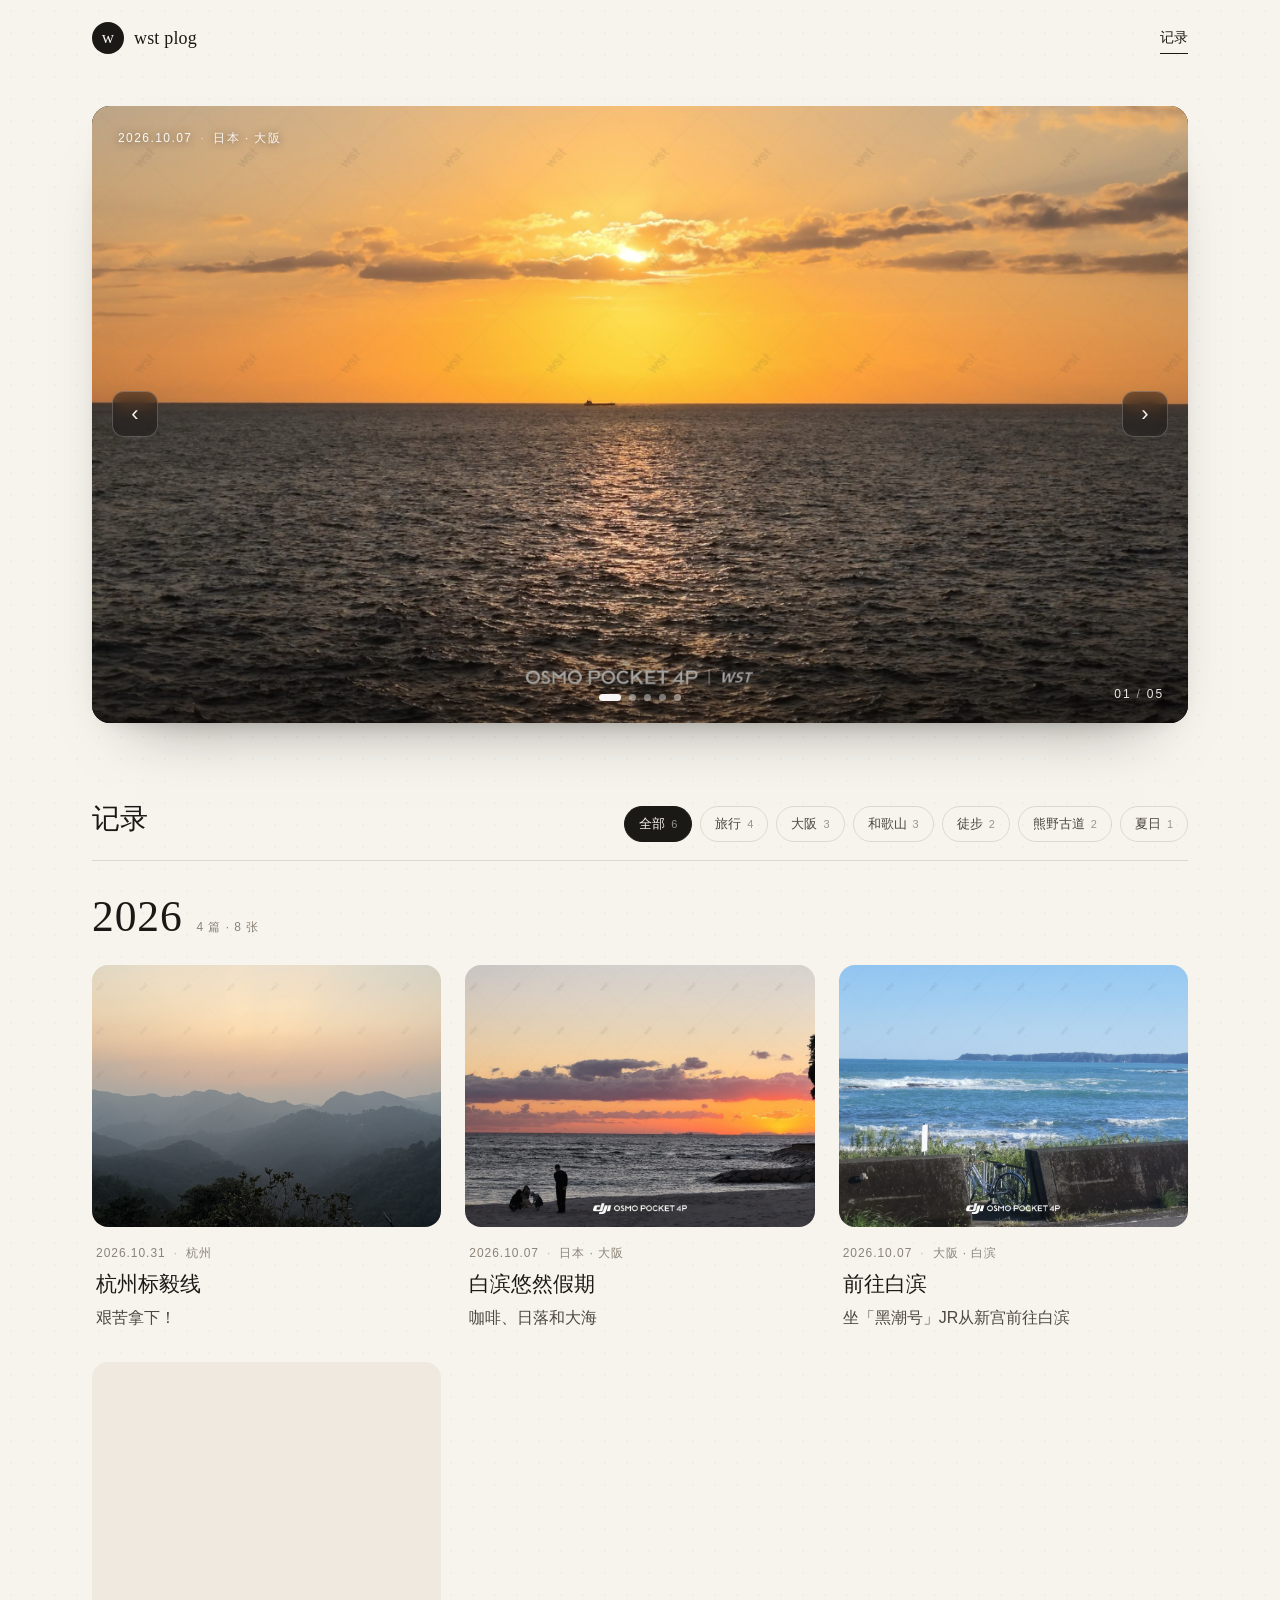
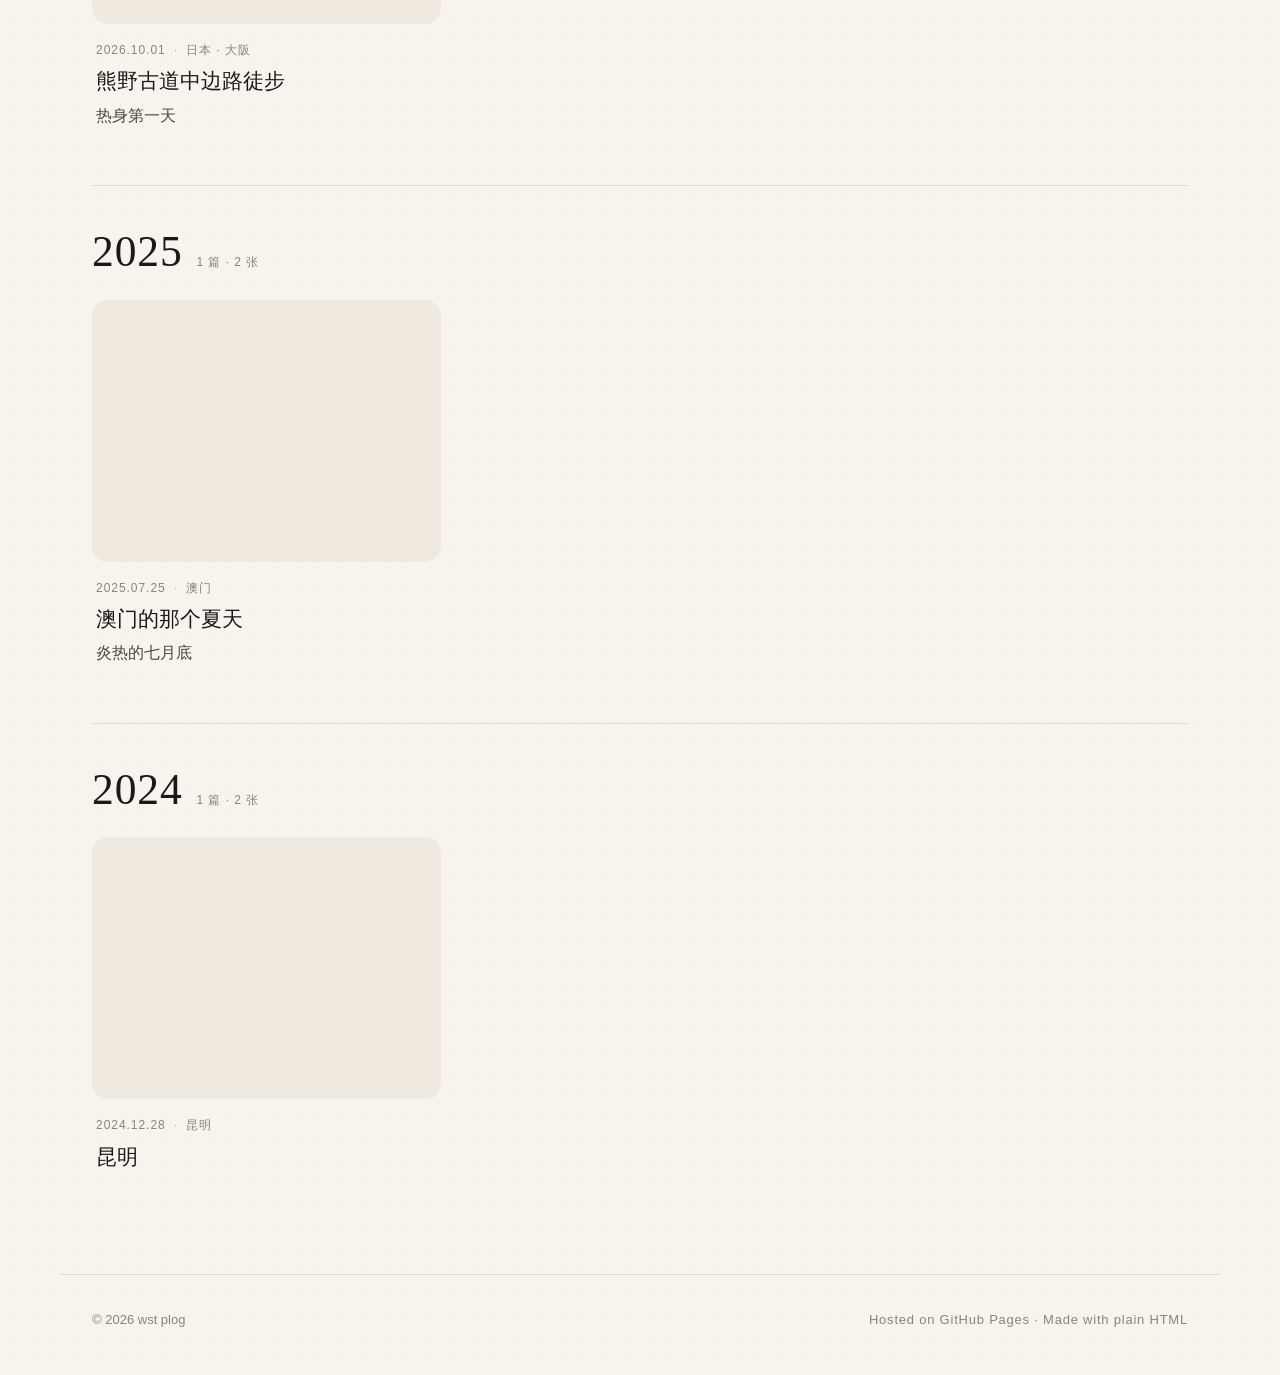
==== commit fea44e00: "content: 更新记录 2026-11-22 19:58" ====
--- a/index.html
+++ b/index.html
@@ -20,7 +20,6 @@
     </a>
     <nav class="site-nav" aria-label="主导航">
       <a href="index.html" class="is-active">记录</a>
-      <a href="https://github.com/wst-wst" target="_blank" rel="noopener">GitHub<span class="ext">↗</span></a>
     </nav>
   </header>
 
@@ -47,6 +46,22 @@
 
   <footer class="site-footer">
     <p>© <span id="year">2026</span> wst plog</p>
+    <p class="site-stats" id="siteStats" hidden>
+      <span class="stat" title="浏览人数" aria-label="浏览人数">
+        <svg viewBox="0 0 16 16" aria-hidden="true" fill="none" stroke="currentColor" stroke-width="1.3" stroke-linecap="round">
+          <circle cx="8" cy="5" r="2.6"/>
+          <path d="M2.9 13.3c.5-2.4 2.6-3.8 5.1-3.8s4.6 1.4 5.1 3.8"/>
+        </svg>
+        <span id="busuanzi_value_site_uv">—</span>
+      </span>
+      <span class="stat" title="浏览次数" aria-label="浏览次数">
+        <svg viewBox="0 0 16 16" aria-hidden="true" fill="none" stroke="currentColor" stroke-width="1.3" stroke-linecap="round" stroke-linejoin="round">
+          <path d="M1.6 8S3.9 3.9 8 3.9 14.4 8 14.4 8 12.1 12.1 8 12.1 1.6 8 1.6 8Z"/>
+          <circle cx="8" cy="8" r="1.8"/>
+        </svg>
+        <span id="busuanzi_value_site_pv">—</span>
+      </span>
+    </p>
     <p class="footer-note">Hosted on GitHub Pages · Made with plain HTML</p>
   </footer>
 
@@ -69,5 +84,6 @@
   <script src="assets/js/data.js"></script>
   <script src="assets/js/showcase.js"></script>
   <script src="assets/js/app.js"></script>
+  <script async src="https://busuanzi.ibruce.info/busuanzi/2.3/busuanzi.pure.mini.js"></script>
 </body>
 </html>
--- a/assets/css/style.css
+++ b/assets/css/style.css
@@ -125,8 +125,6 @@
 .site-nav a.is-active::after { transform: scaleX(1); }
 .site-nav a.is-active { color: var(--ink); }
 
-.ext { font-size: 11px; margin-left: 2px; opacity: 0.6; }
-
 /* ============ 首屏 ============ */
 main {
   max-width: var(--maxw);
@@ -165,6 +163,28 @@
 }
 
 .showcase-slide.is-active { opacity: 1; }
+
+.showcase-caption {
+  position: absolute;
+  left: 26px;
+  top: 22px;
+  z-index: 3;
+  display: flex;
+  align-items: baseline;
+  margin: 0;
+  font-size: 12px;
+  letter-spacing: 0.12em;
+  font-variant-numeric: tabular-nums;
+  color: rgba(255, 255, 255, 0.92);
+  text-shadow: 0 1px 8px rgba(0, 0, 0, 0.5);
+  pointer-events: none;
+}
+
+.showcase-caption span::before {
+  content: "·";
+  margin: 0 8px;
+  opacity: 0.6;
+}
 
 .showcase-slide img {
   width: 100%;
@@ -427,6 +447,27 @@
 
 .footer-note { letter-spacing: 0.06em; }
 
+.site-stats {
+  display: inline-flex;
+  align-items: center;
+  gap: 18px;
+}
+
+.site-stats[hidden] { display: none; }
+
+.stat {
+  display: inline-flex;
+  align-items: center;
+  gap: 5px;
+  font-variant-numeric: tabular-nums;
+}
+
+.stat svg {
+  width: 14px;
+  height: 14px;
+  opacity: 0.75;
+}
+
 /* ============ 年份时间轴 ============ */
 .year-rail {
   position: fixed;
@@ -486,8 +527,6 @@
   transform: translateY(-50%);
 }
 
-.year-rail-item:hover { color: var(--ink-soft); }
-
 .year-rail-item.is-active {
   font-family: var(--serif);
   font-size: 15px;
@@ -500,7 +539,28 @@
   opacity: 1;
 }
 
-@media (max-width: 1239px) {
+/* 悬停时：指到的年份放大，其余年份收缩 */
+@media (hover: hover) {
+  .year-rail:hover .year-rail-item {
+    opacity: 0.45;
+    font-size: 10px;
+  }
+
+  .year-rail:hover .year-rail-item:hover {
+    opacity: 1;
+    font-size: 21px;
+    font-family: var(--serif);
+    color: var(--ink);
+  }
+
+  .year-rail:hover .year-rail-item:hover::after {
+    width: 20px;
+    height: 2px;
+    opacity: 1;
+  }
+}
+
+@media (max-width: 1299px) {
   .year-rail { display: none; }
 }
 
@@ -562,6 +622,15 @@
   font-size: 12px;
   letter-spacing: 0.04em;
   color: rgba(255, 253, 248, 0.66);
+  background: #141210;
+}
+
+.lb-credit {
+  margin: 0;
+  padding: 14px 20px 18px;
+  font-size: 11px;
+  letter-spacing: 0.08em;
+  color: rgba(255, 253, 248, 0.4);
   background: #141210;
 }
 
@@ -711,6 +780,7 @@
   .showcase-nav.prev { left: 10px; }
   .showcase-nav.next { right: 10px; }
   .showcase-dots { bottom: 14px; }
+  .showcase-caption { left: 16px; top: 14px; font-size: 11px; }
   .showcase-count { right: 14px; bottom: 12px; font-size: 11px; }
   .timeline { padding-top: 48px; }
   .grid { grid-template-columns: 1fr; gap: 22px; }
